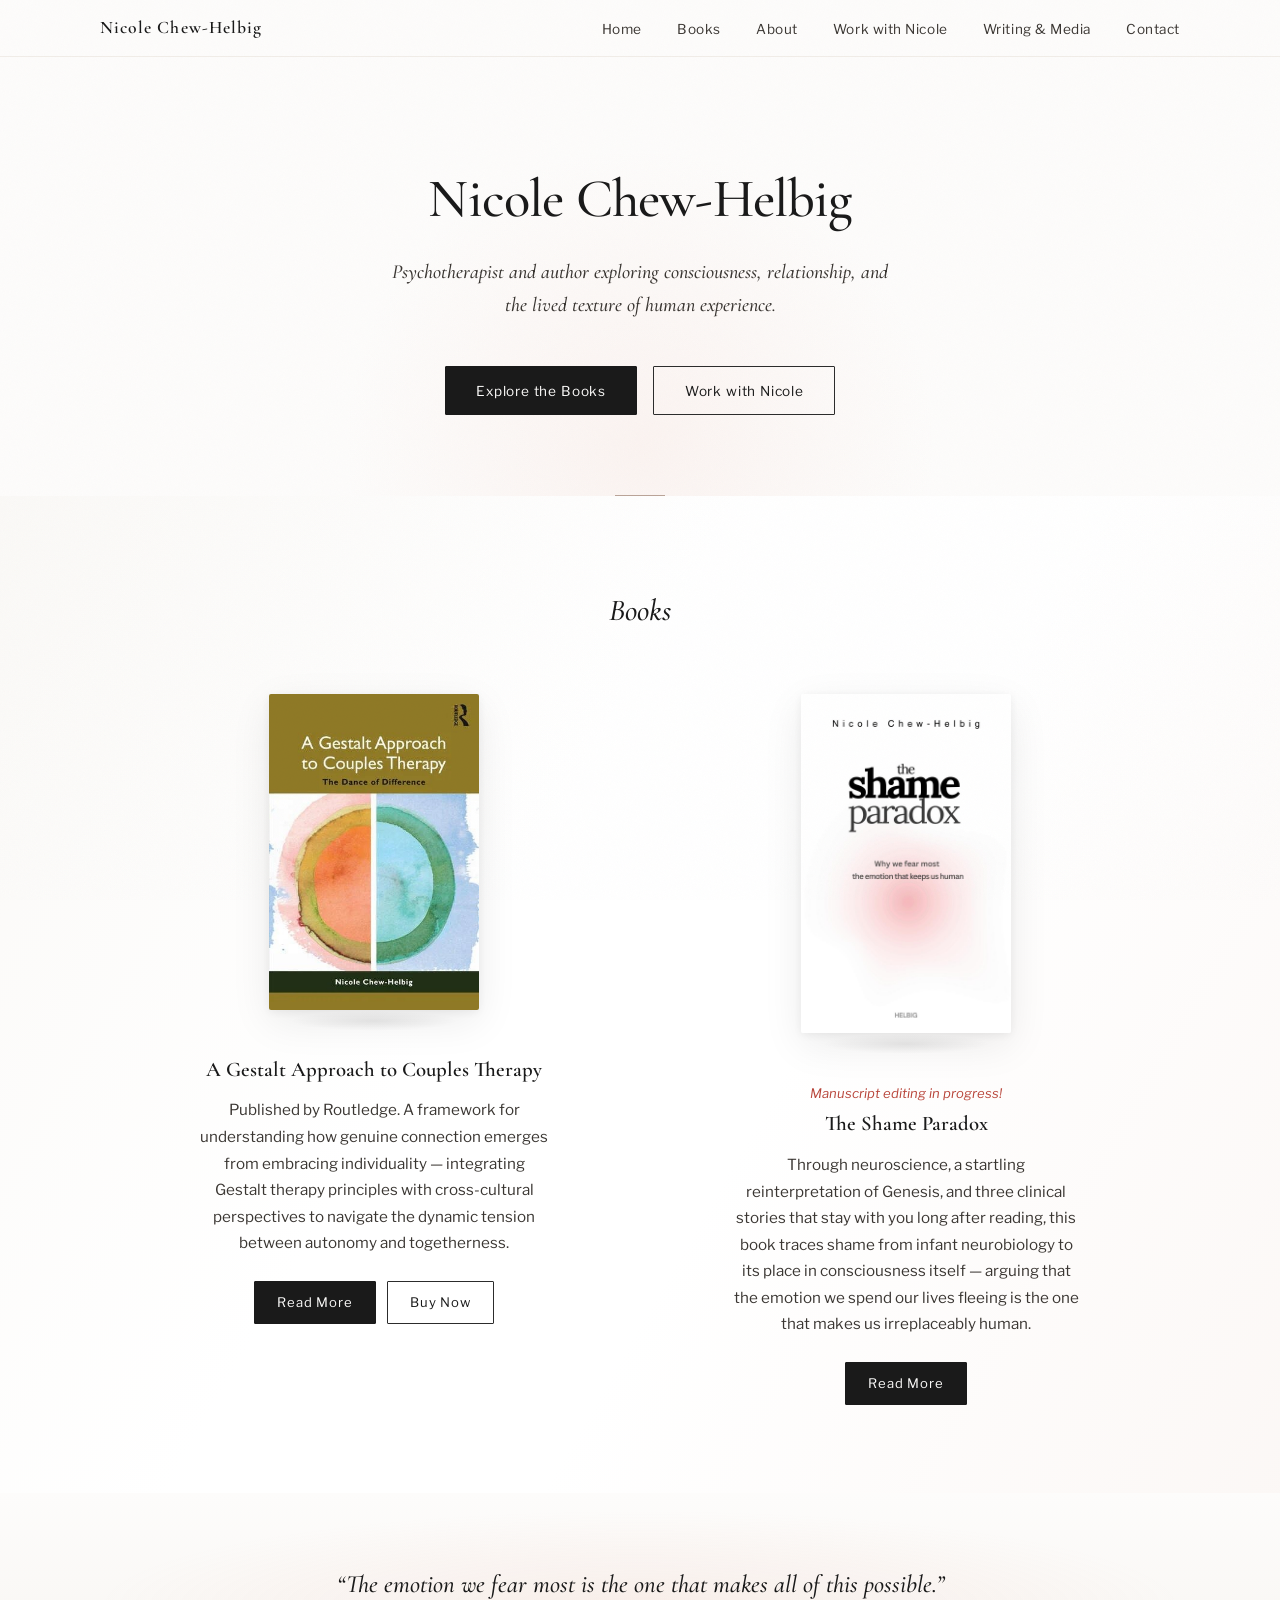
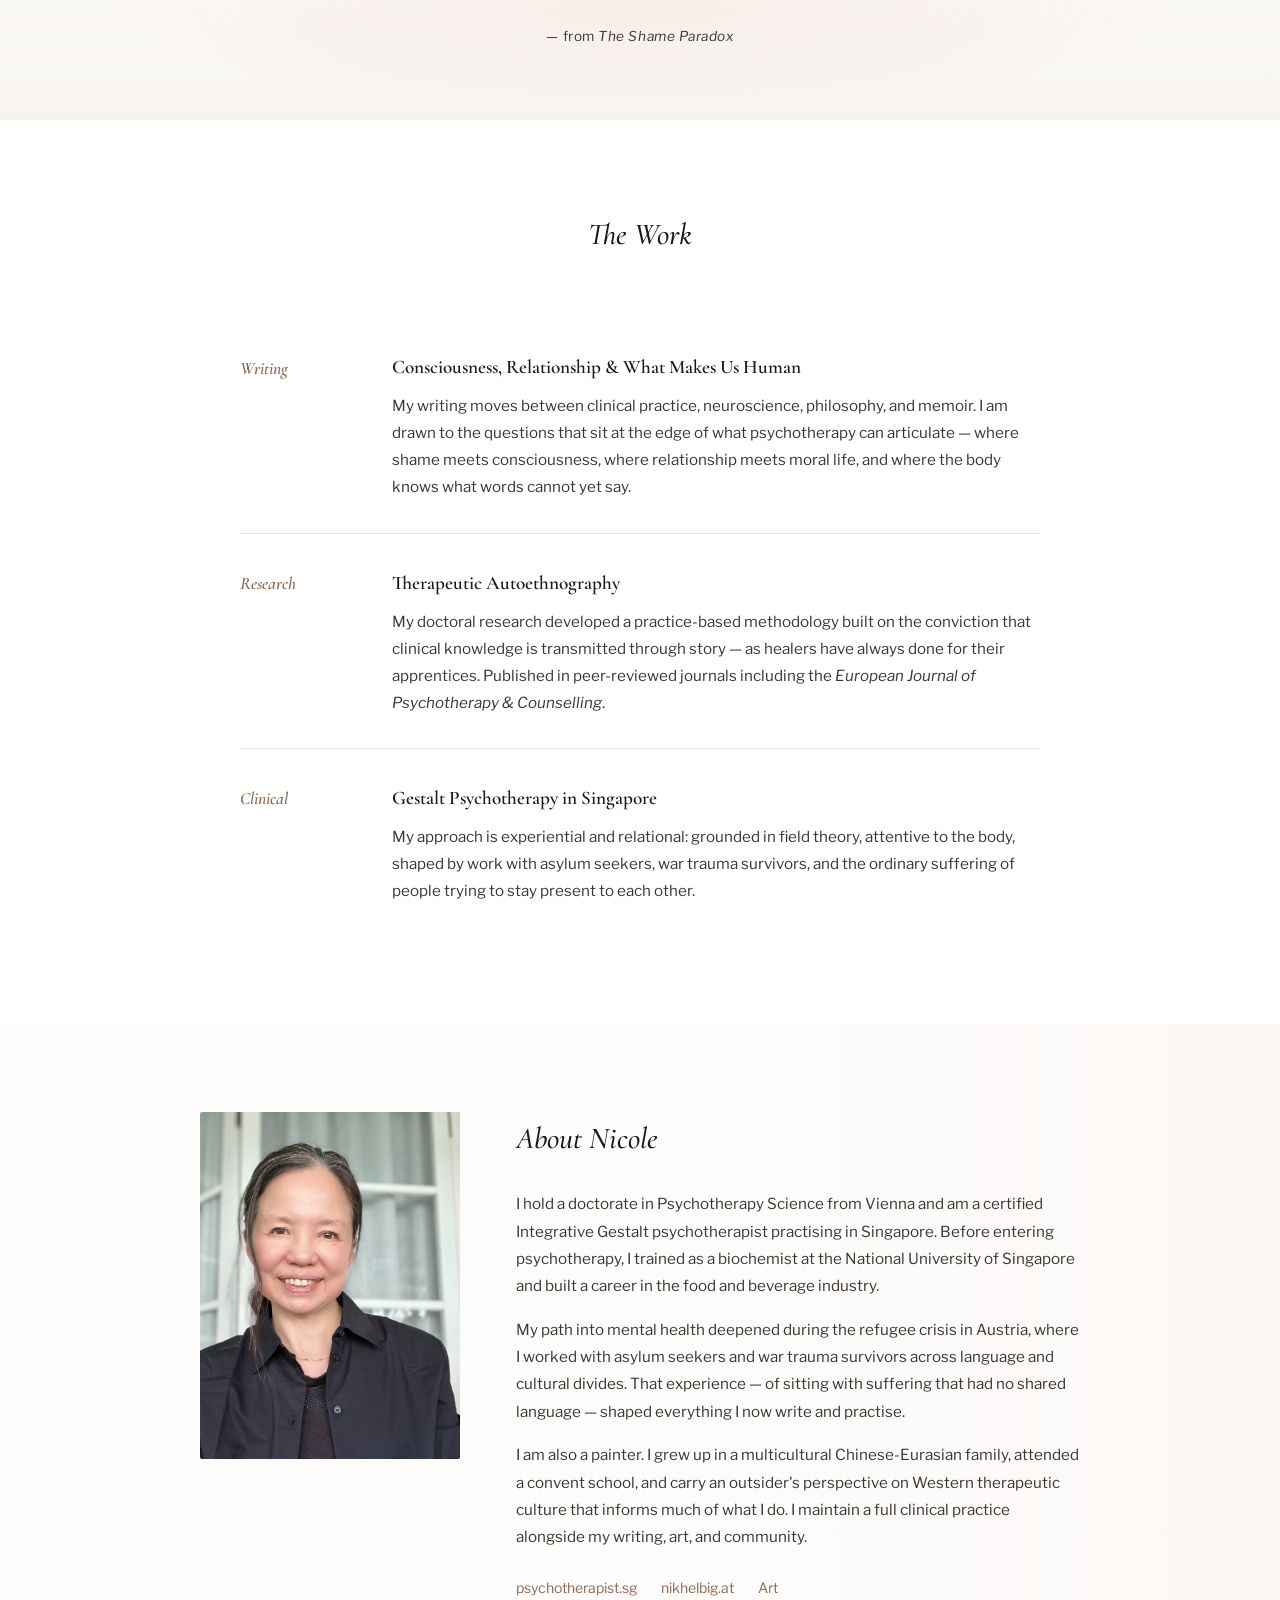
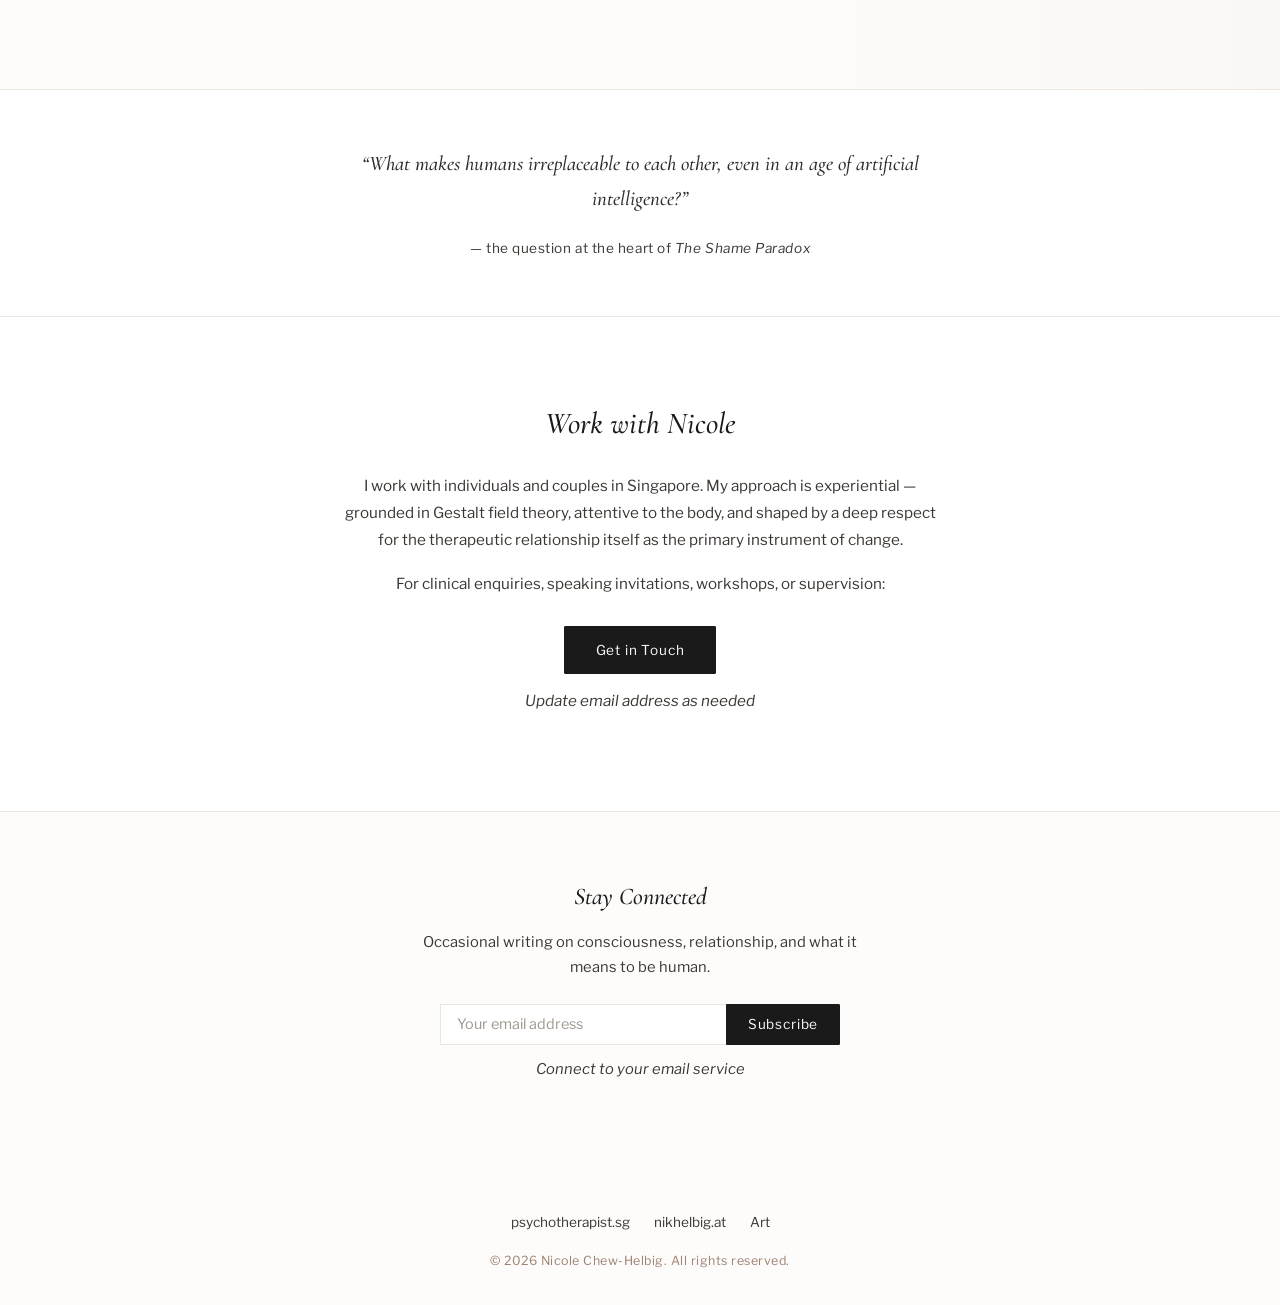
==== index.html @ a93ca103 "Update index.html" ====
<!DOCTYPE html>
<html lang="en">
<head>
<meta charset="UTF-8">
<meta name="viewport" content="width=device-width, initial-scale=1.0">
<title>Nicole Chew-Helbig — Psychotherapist &amp; Author</title>
<meta name="description" content="Nicole Chew-Helbig is a Gestalt psychotherapist, clinical researcher, and author based in Singapore. Her work explores consciousness, relationship, and what makes us irreplaceably human.">
<link rel="preconnect" href="https://fonts.googleapis.com">
<link rel="preconnect" href="https://fonts.gstatic.com" crossorigin>
<link href="https://fonts.googleapis.com/css2?family=Cormorant+Garamond:ital,wght@0,300;0,400;0,500;0,600;0,700;1,300;1,400;1,500;1,600&family=Libre+Franklin:ital,wght@0,300;0,400;0,500;1,300;1,400&display=swap" rel="stylesheet">
<link rel="stylesheet" href="style.css">
<style>
  .book-status-note {
    font-family: 'Libre Franklin', sans-serif;
    font-size: 0.82rem;
    color: #B8453A;
    margin-top: 0.5rem;
    font-style: italic;
  }
</style>
</head>
<body>

<nav>
  <div class="nav-inner">
    <a href="#" class="nav-logo">Nicole Chew-Helbig</a>
    <button class="hamburger" onclick="document.querySelector('.nav-links').classList.toggle('open')" aria-label="Menu">
      <span></span><span></span><span></span>
    </button>
    <ul class="nav-links">
      <li><a href="#home">Home</a></li>
      <li><a href="#books">Books</a></li>
      <li><a href="#about">About</a></li>
      <li><a href="#practice">Work with Nicole</a></li>
      <li><a href="writing.html">Writing &amp; Media</a></li>
      <li><a href="#contact">Contact</a></li>
    </ul>
  </div>
</nav>

<section id="home" class="hero">
  <h1>Nicole Chew-Helbig</h1>
  <p class="tagline">Psychotherapist and author exploring consciousness, relationship, and the lived texture of human experience.</p>
  <div class="hero-buttons">
    <a href="#books" class="btn btn-dark">Explore the Books</a>
    <a href="#practice" class="btn btn-outline">Work with Nicole</a>
  </div>
</section>

<div class="line"></div>

<section id="books" class="books">
  <div class="books-inner">
    <h2 class="section-title">Books</h2>
    <div class="books-grid">
      <div class="book-card reveal">
        <div class="book-cover-frame">
          <img src="couples-therapy-cover.jpg" alt="A Gestalt Approach to Couples Therapy — book cover by Nicole Chew-Helbig" />
        </div>
        <h3 class="book-title">A Gestalt Approach to Couples Therapy</h3>
        <p class="book-desc">Published by Routledge. A framework for understanding how genuine connection emerges from embracing individuality — integrating Gestalt therapy principles with cross-cultural perspectives to navigate the dynamic tension between autonomy and togetherness.</p>
        <div class="book-buttons">
          <a href="couples-therapy.html" class="btn btn-dark btn-sm">Read More</a>
          <a href="https://www.amazon.com/Gestalt-Approach-Couples-Therapy-Difference/dp/1041051468" target="_blank" class="btn btn-outline btn-sm">Buy Now</a>
        </div>
      </div>

      <div class="book-card reveal">
        <div class="book-cover-frame">
          <img src="shame-paradox-cover.jpg" alt="The Shame Paradox — book cover by Nicole Chew-Helbig" />
        </div>
        <p class="book-status-note">Manuscript editing in progress!</p>
        <h3 class="book-title">The Shame Paradox</h3>
        <p class="book-desc">Through neuroscience, a startling reinterpretation of Genesis, and three clinical stories that stay with you long after reading, this book traces shame from infant neurobiology to its place in consciousness itself — arguing that the emotion we spend our lives fleeing is the one that makes us irreplaceably human.</p>
        <div class="book-buttons">
          <a href="theshameparadox.html" class="btn btn-dark btn-sm">Read More</a>
        </div>
      </div>
    </div>
  </div>
</section>

<div class="quote-band">
  <blockquote>&ldquo;The emotion we fear most is the one that makes all of this possible.&rdquo;</blockquote>
  <p class="q-attr">— from <em>The Shame Paradox</em></p>
</div>

<section class="work-section">
  <div class="work-inner">
    <h2 class="section-title">The Work</h2>

    <div class="work-item reveal">
      <span class="work-label">Writing</span>
      <div class="work-text">
        <h3>Consciousness, Relationship &amp; What Makes Us Human</h3>
        <p>My writing moves between clinical practice, neuroscience, philosophy, and memoir. I am drawn to the questions that sit at the edge of what psychotherapy can articulate — where shame meets consciousness, where relationship meets moral life, and where the body knows what words cannot yet say.</p>
      </div>
    </div>

    <div class="work-item reveal">
      <span class="work-label">Research</span>
      <div class="work-text">
        <h3>Therapeutic Autoethnography</h3>
        <p>My doctoral research developed a practice-based methodology built on the conviction that clinical knowledge is transmitted through story — as healers have always done for their apprentices. Published in peer-reviewed journals including the <em>European Journal of Psychotherapy &amp; Counselling</em>.</p>
      </div>
    </div>

    <div class="work-item reveal">
      <span class="work-label">Clinical</span>
      <div class="work-text">
        <h3>Gestalt Psychotherapy in Singapore</h3>
        <p>My approach is experiential and relational: grounded in field theory, attentive to the body, shaped by work with asylum seekers, war trauma survivors, and the ordinary suffering of people trying to stay present to each other.</p>
      </div>
    </div>
  </div>
</section>

<section id="about" class="about">
  <div class="about-inner">
    <img src="headshot.jpg" alt="Nicole Chew-Helbig" class="about-photo reveal" style="width:100%; aspect-ratio:3/4; object-fit:cover; object-position:center top; border-radius:2px;">
    <div class="about-text reveal">
      <h2>About Nicole</h2>
      <p>I hold a doctorate in Psychotherapy Science from Vienna and am a certified Integrative Gestalt psychotherapist practising in Singapore. Before entering psychotherapy, I trained as a biochemist at the National University of Singapore and built a career in the food and beverage industry.</p>
      <p>My path into mental health deepened during the refugee crisis in Austria, where I worked with asylum seekers and war trauma survivors across language and cultural divides. That experience — of sitting with suffering that had no shared language — shaped everything I now write and practise.</p>
      <p>I am also a painter. I grew up in a multicultural Chinese-Eurasian family, attended a convent school, and carry an outsider's perspective on Western therapeutic culture that informs much of what I do. I maintain a full clinical practice alongside my writing, art, and community.</p>
      <div class="about-links">
        <a href="https://psychotherapist.sg" target="_blank">psychotherapist.sg</a>
        <a href="https://nikhelbig.at" target="_blank">nikhelbig.at</a>
        <a href="https://nik-helbig.pixels.com" target="_blank">Art</a>
      </div>
    </div>
  </div>
</section>

<div class="quote-band-alt">
  <blockquote>&ldquo;What makes humans irreplaceable to each other, even in an age of artificial intelligence?&rdquo;</blockquote>
  <p class="q-attr">— the question at the heart of <em>The Shame Paradox</em></p>
</div>

<section id="practice" class="practice">
  <div class="practice-inner reveal">
    <h2>Work with Nicole</h2>
    <p>I work with individuals and couples in Singapore. My approach is experiential — grounded in Gestalt field theory, attentive to the body, and shaped by a deep respect for the therapeutic relationship itself as the primary instrument of change.</p>
    <p>For clinical enquiries, speaking invitations, workshops, or supervision:</p>
    <a href="mailto:nicole@psychotherapist.sg" class="btn btn-dark">Get in Touch</a>
    <p class="placeholder-note" style="margin-top: 0.8rem;">Update email address as needed</p>
  </div>
</section>

<section id="contact" class="newsletter">
  <div class="newsletter-inner">
    <h2>Stay Connected</h2>
    <p>Occasional writing on consciousness, relationship, and what it means to be human.</p>
    <div class="nl-form">
      <input type="email" placeholder="Your email address" aria-label="Email address">
      <button type="button">Subscribe</button>
    </div>
    <p class="placeholder-note" style="margin-top: 0.75rem;">Connect to your email service</p>
  </div>
</section>

<footer>
  <div class="footer-links">
    <a href="https://psychotherapist.sg" target="_blank">psychotherapist.sg</a>
    <a href="https://nikhelbig.at" target="_blank">nikhelbig.at</a>
    <a href="https://nik-helbig.pixels.com" target="_blank">Art</a>
  </div>
  <p class="footer-copy">&copy; 2026 Nicole Chew-Helbig. All rights reserved.</p>
</footer>

<script>
  const obs = new IntersectionObserver((entries) => {
    entries.forEach(e => {
      if (e.isIntersecting) { e.target.classList.add('visible'); obs.unobserve(e.target); }
    });
  }, { threshold: 0.12, rootMargin: '0px 0px -40px 0px' });
  document.querySelectorAll('.reveal').forEach(el => obs.observe(el));

  document.querySelectorAll('a[href^="#"]').forEach(a => {
    a.addEventListener('click', function(e) {
      const t = document.querySelector(this.getAttribute('href'));
      if (t) { e.preventDefault(); t.scrollIntoView({ behavior: 'smooth', block: 'start' }); document.querySelector('.nav-links')?.classList.remove('open'); }
    });
  });
</script>

</body>
</html>
---- style.css ----
:root {
    --cream: #FDFCFB;
    --warm-white: #FFFFFF;
    --sand: #F7F4F0;
    --blush: #F3E5DC;
    --blush-pink: #F5DDD7;
    --dusty-rose: #9E8272;
    --terracotta: #8E6A50;
    --deep-clay: #8B5E3C;
    --charcoal: #2C2C2C;
    --soft-black: #1A1A1A;
    --body-text: #3A3632;
    --light-border: #EBE6E0;
  }

  * { margin: 0; padding: 0; box-sizing: border-box; }
  html { scroll-behavior: smooth; }

  body {
    font-family: 'Libre Franklin', sans-serif;
    font-weight: 400;
    color: var(--charcoal);
    background: var(--cream);
    line-height: 1.78;
    font-size: 17px;
    -webkit-font-smoothing: antialiased;
    overflow-x: hidden;
  }

  /* grain overlay */
  body::before {
    content: '';
    position: fixed;
    top: 0; left: 0; width: 100%; height: 100%;
    pointer-events: none;
    z-index: 9999;
    opacity: 0.03;
    mix-blend-mode: multiply;
    background-image: url("data:image/svg+xml,%3Csvg viewBox='0 0 256 256' xmlns='http://www.w3.org/2000/svg'%3E%3Cfilter id='n'%3E%3CfeTurbulence type='fractalNoise' baseFrequency='0.9' numOctaves='4' stitchTiles='stitch'/%3E%3C/filter%3E%3Crect width='100%25' height='100%25' filter='url(%23n)'/%3E%3C/svg%3E");
    background-repeat: repeat;
    background-size: 200px 200px;
  }

  /* ── NAV ── */
  nav {
    position: sticky; top: 0; z-index: 100;
    background: rgba(253,252,251,0.94);
    backdrop-filter: blur(16px);
    -webkit-backdrop-filter: blur(16px);
    border-bottom: 1px solid rgba(229,221,213,0.5);
    padding: 0 2.5rem;
  }
  .nav-inner {
    max-width: 1080px; margin: 0 auto;
    display: flex; align-items: center; justify-content: space-between;
    height: 56px;
  }
  .nav-logo {
    font-family: 'Cormorant Garamond', serif;
    font-weight: 600; font-size: 1.1rem;
    letter-spacing: 0.06em; color: var(--soft-black); text-decoration: none;
  }
  .nav-links { display: flex; gap: 2.2rem; list-style: none; }
  .nav-links a {
    font-size: 0.85rem; font-weight: 400; letter-spacing: 0.04em;
    color: var(--body-text); text-decoration: none; transition: color 0.3s;
  }
  .nav-links a:hover { color: var(--soft-black); }
  .hamburger {
    display: none; background: none; border: none; cursor: pointer; padding: 4px;
  }
  .hamburger span {
    display: block; width: 20px; height: 1.5px;
    background: var(--charcoal); margin: 4.5px 0; transition: all 0.3s;
  }

  /* ── HERO ── */
  .hero {
    position: relative; max-width: 820px;
    margin: 0 auto; padding: 7rem 2rem 5rem; text-align: center;
  }
  .hero::before {
    content: ''; position: absolute; top: 20%; left: 50%;
    transform: translateX(-50%);
    width: 600px; height: 600px;
    background: radial-gradient(circle, rgba(235,180,165,0.12) 0%, transparent 70%);
    border-radius: 50%; pointer-events: none; z-index: -1;
  }
  .hero h1 {
    font-family: 'Cormorant Garamond', serif;
    font-weight: 500; font-size: 3.4rem; line-height: 1.12;
    color: var(--soft-black); margin-bottom: 1.6rem;
    letter-spacing: -0.015em;
    opacity: 0; animation: fadeUp 1s ease 0.15s forwards;
  }
  .hero .tagline {
    font-family: 'Cormorant Garamond', serif;
    font-weight: 500; font-style: italic; font-size: 1.25rem;
    color: var(--body-text); line-height: 1.65;
    max-width: 520px; margin: 0 auto 2.8rem;
    opacity: 0; animation: fadeUp 1s ease 0.35s forwards;
  }
  .hero-buttons {
    display: flex; gap: 1rem; justify-content: center; flex-wrap: wrap;
    opacity: 0; animation: fadeUp 1s ease 0.55s forwards;
  }

  /* Buttons */
  .btn {
    display: inline-block; padding: 0.7rem 1.9rem;
    font-family: 'Libre Franklin', sans-serif;
    font-size: 0.85rem; font-weight: 400; letter-spacing: 0.06em;
    text-decoration: none; border-radius: 1px;
    transition: all 0.35s ease; cursor: pointer;
  }
  .btn-dark {
    background: var(--soft-black); color: var(--cream);
    border: 1px solid var(--soft-black);
  }
  .btn-dark:hover { background: #333; }
  .btn-outline {
    background: transparent; color: var(--soft-black);
    border: 1px solid var(--charcoal);
  }
  .btn-outline:hover { background: var(--soft-black); color: var(--cream); }
  .btn-sm { padding: 0.55rem 1.4rem; font-size: 0.82rem; }

  .line { width: 50px; height: 1px; background: var(--dusty-rose); margin: 0 auto; opacity: 0.7; }

  /* ── BOOKS ── */
  .books {
    padding: 5.5rem 2rem; background: var(--warm-white); position: relative;
  }
  .books::before {
    content: ''; position: absolute; top: 0; left: 0; right: 0; bottom: 0;
    background: linear-gradient(120deg, rgba(240,235,227,0.3) 0%, transparent 40%, transparent 60%, rgba(238,218,208,0.2) 100%);
    pointer-events: none;
  }
  .books-inner { max-width: 1000px; margin: 0 auto; position: relative; z-index: 1; }
  .section-title {
    font-family: 'Cormorant Garamond', serif;
    font-weight: 500; font-style: italic; font-size: 1.9rem;
    text-align: center; color: var(--soft-black); margin-bottom: 3.5rem;
  }
  .books-grid {
    display: grid; grid-template-columns: 1fr 1fr;
    gap: 4rem; align-items: start;
  }
  .book-card {
    display: flex; flex-direction: column; align-items: center; text-align: center;
  }
  .book-cover-frame {
    position: relative; margin-bottom: 2rem; transition: transform 0.5s ease;
  }
  .book-cover-frame:hover { transform: translateY(-4px); }
  .book-cover-frame::after {
    content: ''; position: absolute;
    bottom: -12px; left: 10%; width: 80%; height: 20px;
    background: radial-gradient(ellipse, rgba(0,0,0,0.08) 0%, transparent 70%);
    border-radius: 50%;
  }
  .book-cover-frame img {
    width: 210px; height: auto; border-radius: 2px;
    box-shadow: 0 2px 8px rgba(0,0,0,0.06), 0 12px 40px rgba(0,0,0,0.08);
    position: relative;
    z-index: 10000;
  }

  .book-title {
    font-family: 'Cormorant Garamond', serif;
    font-weight: 600; font-size: 1.3rem;
    color: var(--soft-black); margin-bottom: 0.6rem;
  }
  .book-desc {
    font-size: 0.95rem; color: var(--body-text);
    line-height: 1.75; max-width: 350px; margin: 0 auto 1.5rem;
  }
  .book-buttons { display: flex; gap: 0.7rem; justify-content: center; flex-wrap: wrap; }
  .placeholder-note {
    font-size: 0.75rem; color: var(--dusty-rose); font-style: italic;
    text-align: center; margin-top: 0.5rem;
  }

  /* ── QUOTE ── */
  .quote-band {
    padding: 4.5rem 2rem; position: relative; overflow: hidden;
    background:
      radial-gradient(ellipse at 50% 50%, rgba(235,175,155,0.14) 0%, transparent 60%),
      linear-gradient(180deg, var(--cream) 0%, var(--sand) 100%);
    text-align: center;
  }
  .quote-band blockquote {
    font-family: 'Cormorant Garamond', serif;
    font-weight: 500; font-style: italic; font-size: 1.55rem;
    color: var(--soft-black); max-width: 640px;
    margin: 0 auto; line-height: 1.6;
  }
  .q-attr {
    font-family: 'Libre Franklin', sans-serif;
    font-size: 0.85rem; color: var(--body-text);
    margin-top: 1.2rem; letter-spacing: 0.04em;
  }

  /* ── THE WORK ── */
  .work-section { padding: 5.5rem 2rem; background: var(--warm-white); }
  .work-inner { max-width: 800px; margin: 0 auto; }
  .work-item {
    display: grid; grid-template-columns: 120px 1fr;
    gap: 2rem; align-items: start;
    padding: 2rem 0; border-bottom: 1px solid var(--light-border);
  }
  .work-item:last-child { border-bottom: none; }
  .work-label {
    font-family: 'Cormorant Garamond', serif;
    font-weight: 600; font-style: italic; font-size: 1.1rem;
    color: var(--terracotta); padding-top: 0.15rem;
  }
  .work-text h3 {
    font-family: 'Cormorant Garamond', serif;
    font-weight: 600; font-size: 1.2rem;
    color: var(--soft-black); margin-bottom: 0.5rem;
  }
  .work-text p {
    font-size: 0.95rem; color: var(--body-text); line-height: 1.78;
  }

  /* ── ABOUT ── */
  .about {
    padding: 5.5rem 2rem; background: var(--cream); position: relative;
  }
  .about::before {
    content: ''; position: absolute; top: 0; right: 0;
    width: 40%; height: 100%;
    background: linear-gradient(270deg, rgba(238,218,208,0.15) 0%, transparent 100%);
    pointer-events: none;
  }
  .about-inner {
    max-width: 880px; margin: 0 auto;
    display: grid; grid-template-columns: 260px 1fr;
    gap: 3.5rem; align-items: start; position: relative; z-index: 1;
  }
  .about-photo-placeholder {
    width: 100%; aspect-ratio: 3/4; border-radius: 2px;
    background: linear-gradient(160deg, var(--sand) 0%, var(--blush) 100%);
    display: flex; align-items: center; justify-content: center;
    font-family: 'Cormorant Garamond', serif; font-style: italic;
    color: var(--dusty-rose); font-size: 0.88rem; text-align: center;
    padding: 1rem; border: 1px dashed rgba(158,130,114,0.4);
    position: relative;
  }
  .about-photo-placeholder::after {
    content: ''; position: absolute;
    bottom: -10px; right: -10px; width: 100%; height: 100%;
    border: 1px solid rgba(158,130,114,0.2); border-radius: 2px; z-index: -1;
  }
  .about-text h2 {
    font-family: 'Cormorant Garamond', serif;
    font-weight: 500; font-style: italic; font-size: 1.9rem;
    color: var(--soft-black); margin-bottom: 1.5rem;
  }
  .about-text p {
    font-size: 0.95rem; color: var(--body-text);
    margin-bottom: 1rem; line-height: 1.8;
  }
  .about-text em { color: var(--charcoal); }
  .about-links {
    margin-top: 1.5rem; display: flex; gap: 1.5rem; flex-wrap: wrap;
  }
  .about-links a {
    font-size: 0.88rem; color: var(--terracotta); text-decoration: none;
    border-bottom: 1px solid transparent; transition: border-color 0.3s;
    font-weight: 400;
  }
  .about-links a:hover { border-bottom-color: var(--terracotta); }

  /* second quote */
  .quote-band-alt {
    padding: 3.5rem 2rem; background: var(--warm-white);
    border-top: 1px solid var(--light-border);
    border-bottom: 1px solid var(--light-border);
    text-align: center;
  }
  .quote-band-alt blockquote {
    font-family: 'Cormorant Garamond', serif;
    font-weight: 500; font-style: italic; font-size: 1.3rem;
    color: var(--charcoal); max-width: 580px; margin: 0 auto; line-height: 1.7;
  }

  /* ── PRACTICE ── */
  .practice {
    padding: 5rem 2rem; background: var(--warm-white); text-align: center;
  }
  .practice-inner { max-width: 600px; margin: 0 auto; }
  .practice-inner h2 {
    font-family: 'Cormorant Garamond', serif;
    font-weight: 500; font-style: italic; font-size: 1.9rem;
    color: var(--soft-black); margin-bottom: 1.3rem;
  }
  .practice-inner p {
    font-size: 0.95rem; color: var(--body-text); line-height: 1.8; margin-bottom: 1rem;
  }
  .practice-inner .btn { margin-top: 0.8rem; }

  /* ── NEWSLETTER ── */
  .newsletter {
    padding: 4rem 2rem; background: var(--cream);
    border-top: 1px solid var(--light-border);
  }
  .newsletter-inner { max-width: 460px; margin: 0 auto; text-align: center; }
  .newsletter-inner h2 {
    font-family: 'Cormorant Garamond', serif;
    font-weight: 500; font-style: italic; font-size: 1.5rem;
    color: var(--soft-black); margin-bottom: 0.7rem;
  }
  .newsletter-inner p {
    font-size: 0.92rem; color: var(--body-text);
    margin-bottom: 1.5rem; line-height: 1.7;
  }
  .nl-form { display: flex; gap: 0; max-width: 400px; margin: 0 auto; }
  .nl-form input {
    flex: 1; padding: 0.68rem 1rem;
    border: 1px solid var(--light-border); border-right: none;
    border-radius: 1px 0 0 1px;
    font-family: 'Libre Franklin', sans-serif; font-size: 0.9rem; font-weight: 400;
    background: var(--warm-white); color: var(--charcoal);
    outline: none; transition: border-color 0.3s;
  }
  .nl-form input:focus { border-color: var(--dusty-rose); }
  .nl-form input::placeholder { color: #A09890; }
  .nl-form button {
    padding: 0.68rem 1.3rem;
    background: var(--soft-black); color: var(--cream);
    border: 1px solid var(--soft-black); border-radius: 0 1px 1px 0;
    font-family: 'Libre Franklin', sans-serif; font-size: 0.85rem;
    font-weight: 400; letter-spacing: 0.06em;
    cursor: pointer; transition: all 0.3s; white-space: nowrap;
  }
  .nl-form button:hover { background: #333; }

  /* ── FOOTER ── */
  footer { padding: 2.5rem 2rem 2rem; text-align: center; background: var(--cream); }
  .footer-links {
    display: flex; gap: 1.5rem; justify-content: center;
    margin-bottom: 1rem; flex-wrap: wrap;
  }
  .footer-links a {
    font-size: 0.85rem; color: var(--body-text); text-decoration: none; transition: color 0.3s;
  }
  .footer-links a:hover { color: var(--soft-black); }
  .footer-copy { font-size: 0.78rem; color: var(--dusty-rose); letter-spacing: 0.04em; }

  /* ── ANIMATIONS ── */
  @keyframes fadeUp {
    from { opacity: 0; transform: translateY(18px); }
    to { opacity: 1; transform: translateY(0); }
  }
  .reveal {
    opacity: 0; transform: translateY(16px);
    transition: opacity 0.7s ease, transform 0.7s ease;
  }
  .reveal.visible { opacity: 1; transform: translateY(0); }

  /* ── RESPONSIVE ── */
  @media (max-width: 768px) {
    .hamburger { display: block; }
    .nav-links {
      display: none; position: absolute;
      top: 56px; left: 0; right: 0;
      background: rgba(253,252,251,0.98);
      backdrop-filter: blur(16px);
      flex-direction: column; padding: 1.5rem 2.5rem;
      border-bottom: 1px solid var(--light-border); gap: 1rem;
    }
    .nav-links.open { display: flex; }
    .hero { padding: 4.5rem 1.5rem 3.5rem; }
    .hero h1 { font-size: 2.4rem; }
    .hero .tagline { font-size: 1.05rem; }
    .books-grid { grid-template-columns: 1fr; gap: 3.5rem; }
    .work-item { grid-template-columns: 1fr; gap: 0.5rem; }
    .about-inner { grid-template-columns: 1fr; gap: 2rem; }
    .about-photo-placeholder { max-width: 220px; margin: 0 auto; }
    .about-text { text-align: center; }
    .about-links { justify-content: center; }
    .nl-form { flex-direction: column; gap: 0.5rem; }
    .nl-form input { border-right: 1px solid var(--light-border); border-radius: 1px; }
    .nl-form button { border-radius: 1px; }
    .quote-band blockquote { font-size: 1.25rem; }
  }
  @media (max-width: 480px) {
    .hero h1 { font-size: 2rem; }
    .book-cover-frame img { width: 180px; }
  }
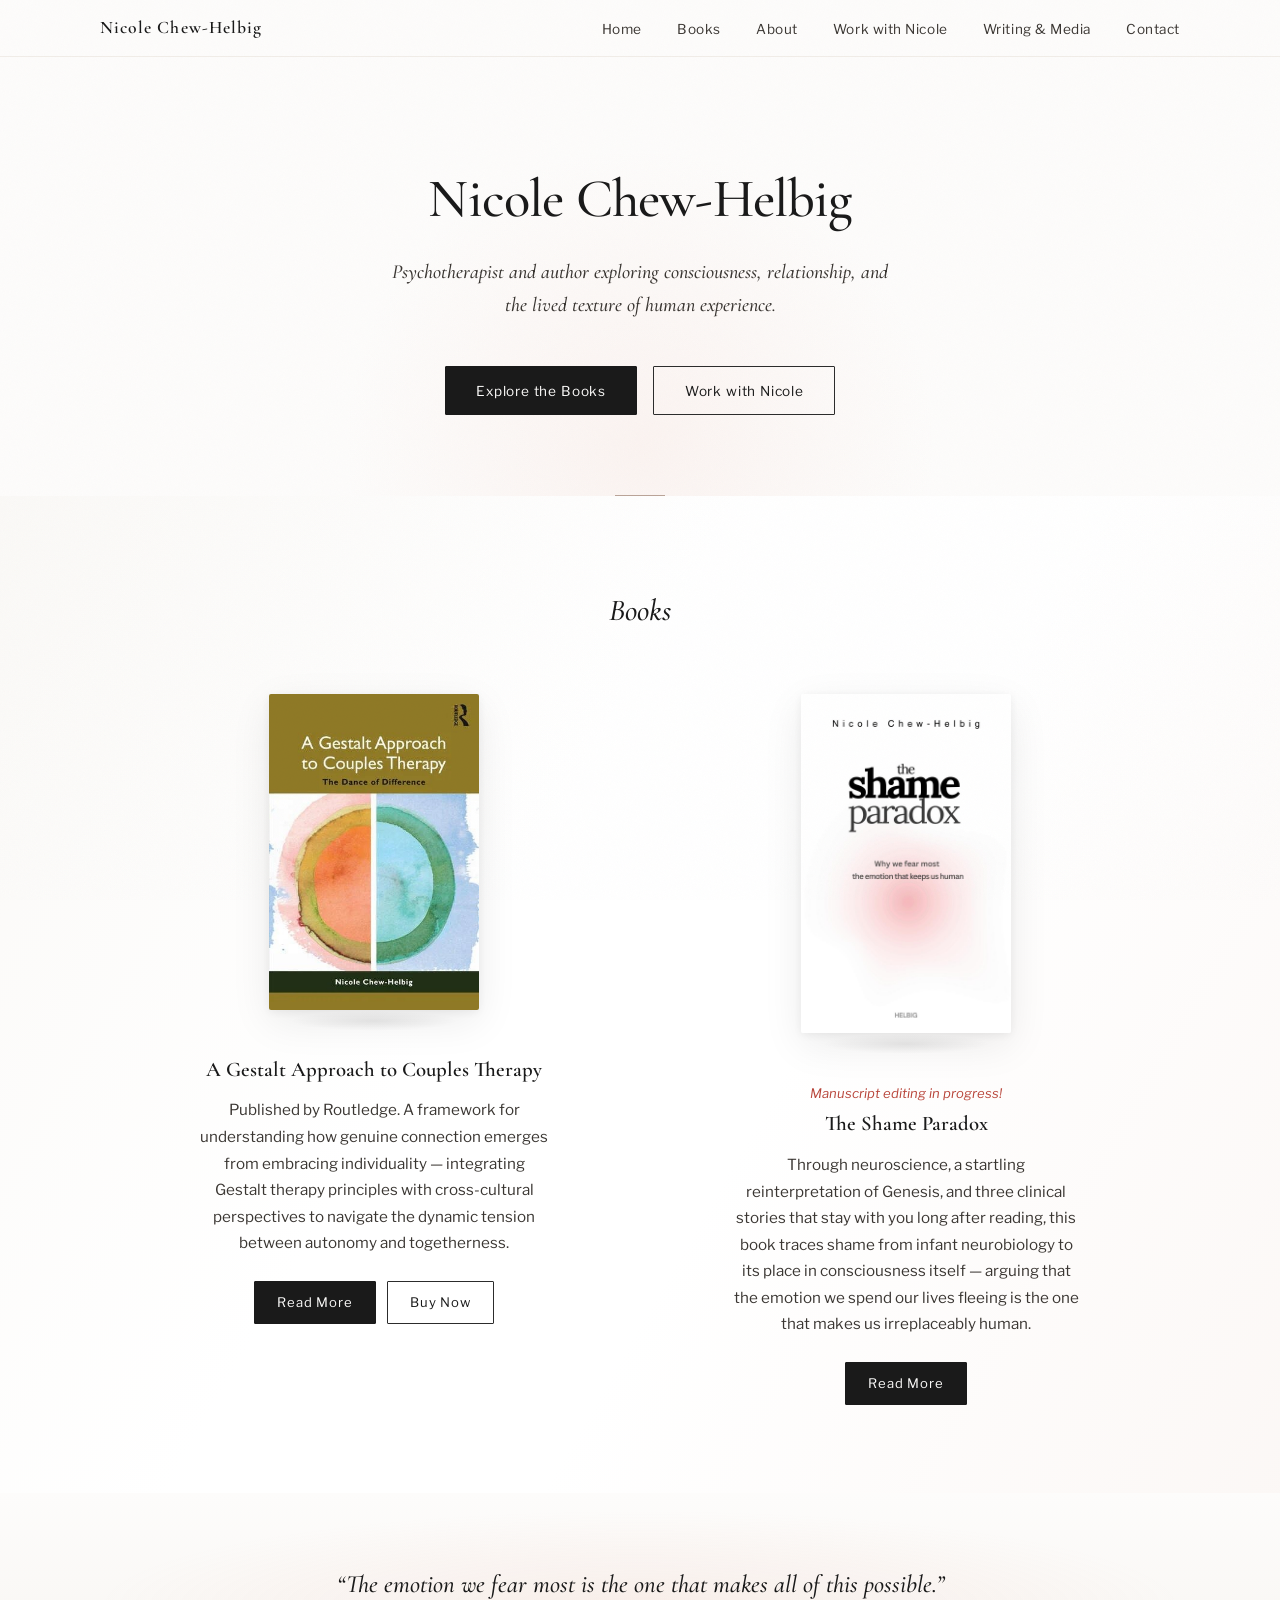
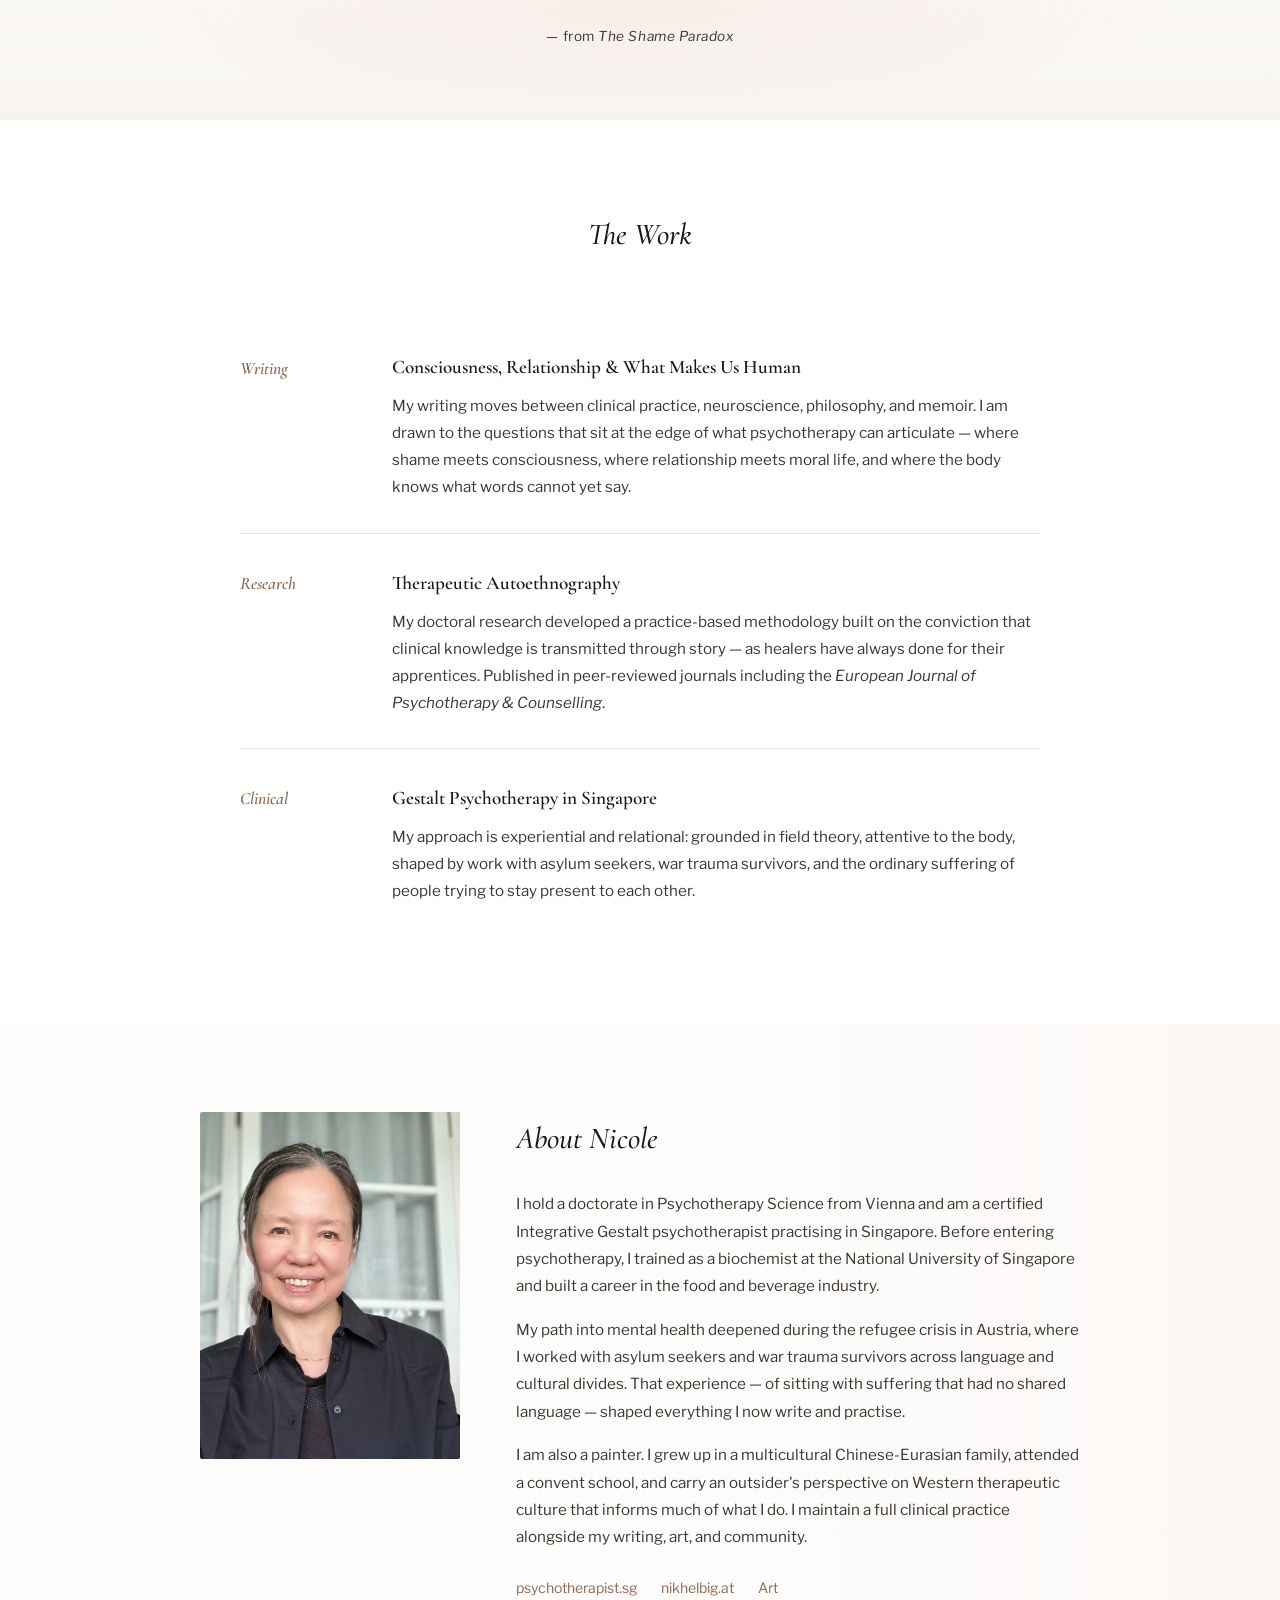
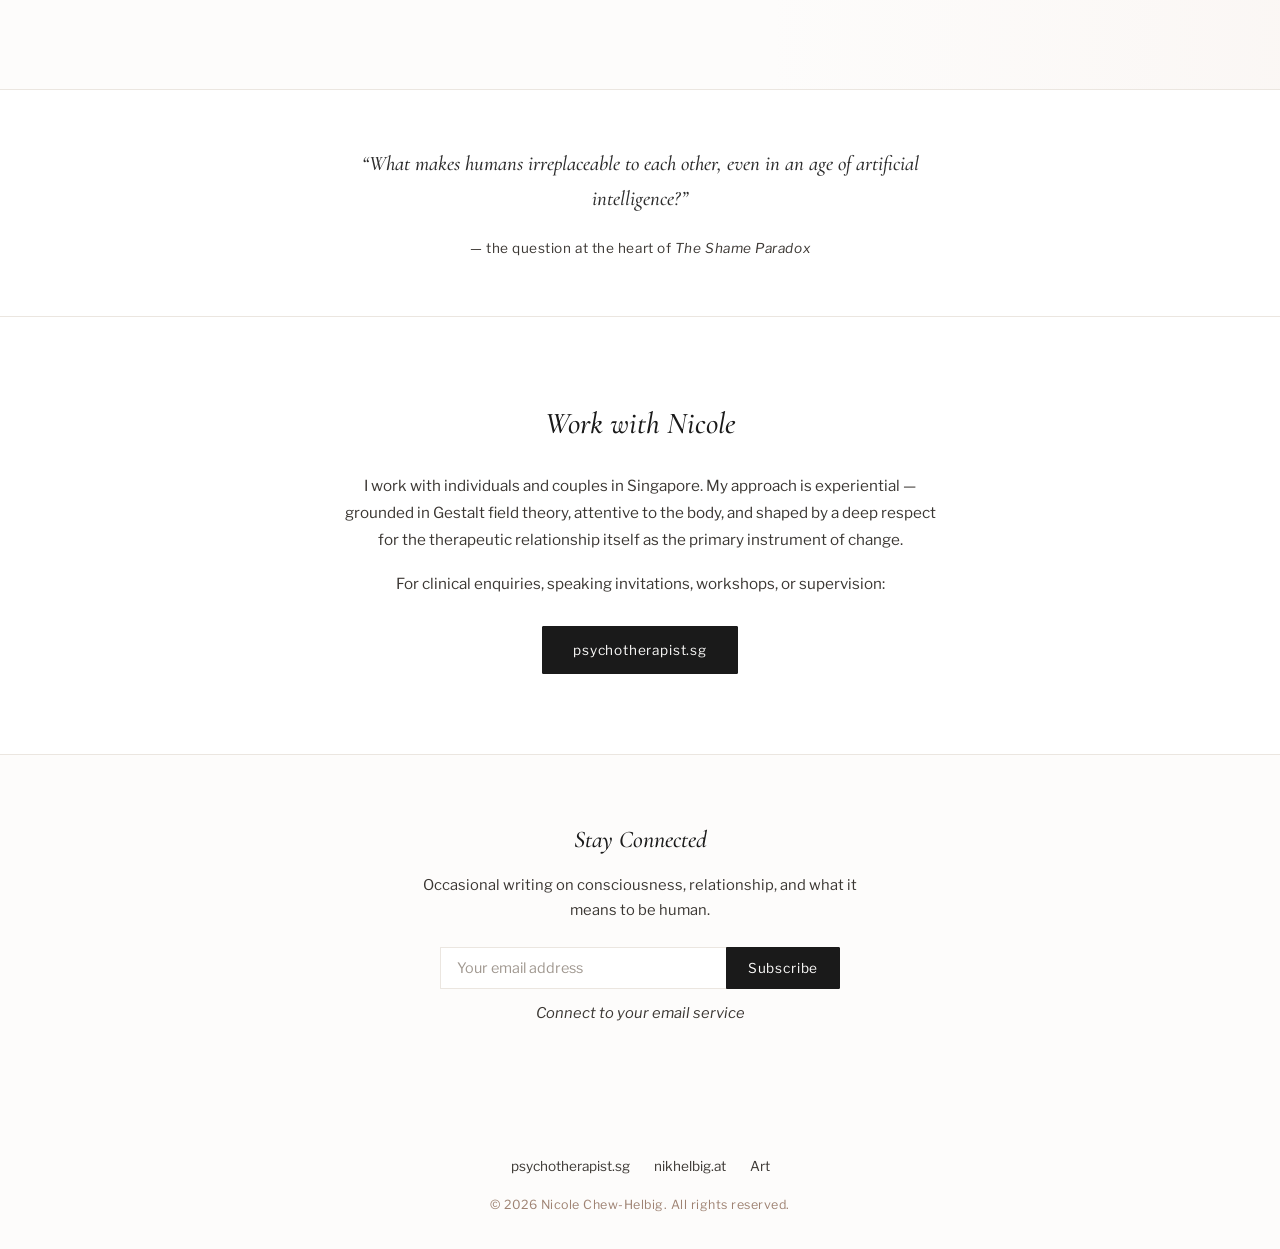
==== commit 3e6317c7: "Update index.html" ====
--- a/index.html
+++ b/index.html
@@ -142,8 +142,7 @@
     <h2>Work with Nicole</h2>
     <p>I work with individuals and couples in Singapore. My approach is experiential — grounded in Gestalt field theory, attentive to the body, and shaped by a deep respect for the therapeutic relationship itself as the primary instrument of change.</p>
     <p>For clinical enquiries, speaking invitations, workshops, or supervision:</p>
-    <a href="mailto:nicole@psychotherapist.sg" class="btn btn-dark">Get in Touch</a>
-    <p class="placeholder-note" style="margin-top: 0.8rem;">Update email address as needed</p>
+    <a href="https://psychotherapist.sg" target="_blank" class="btn btn-dark">psychotherapist.sg</a>
   </div>
 </section>
 
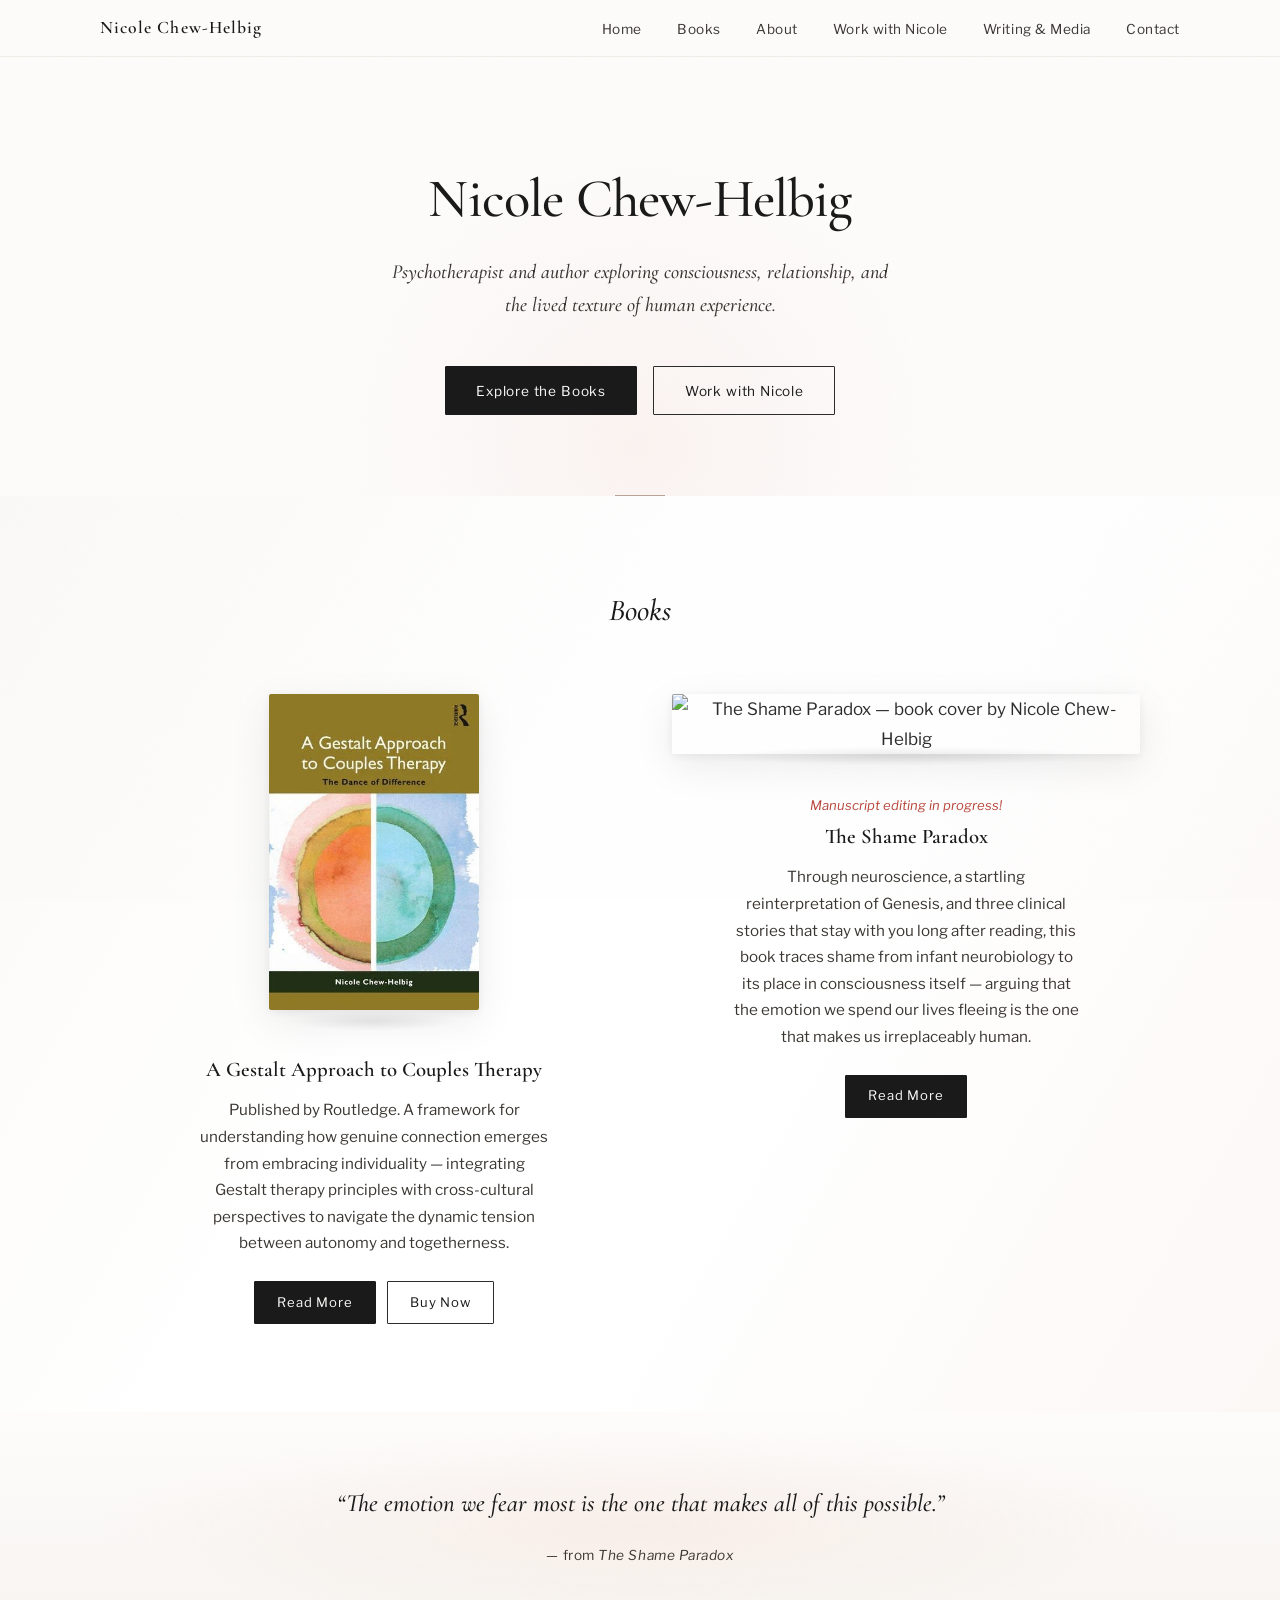
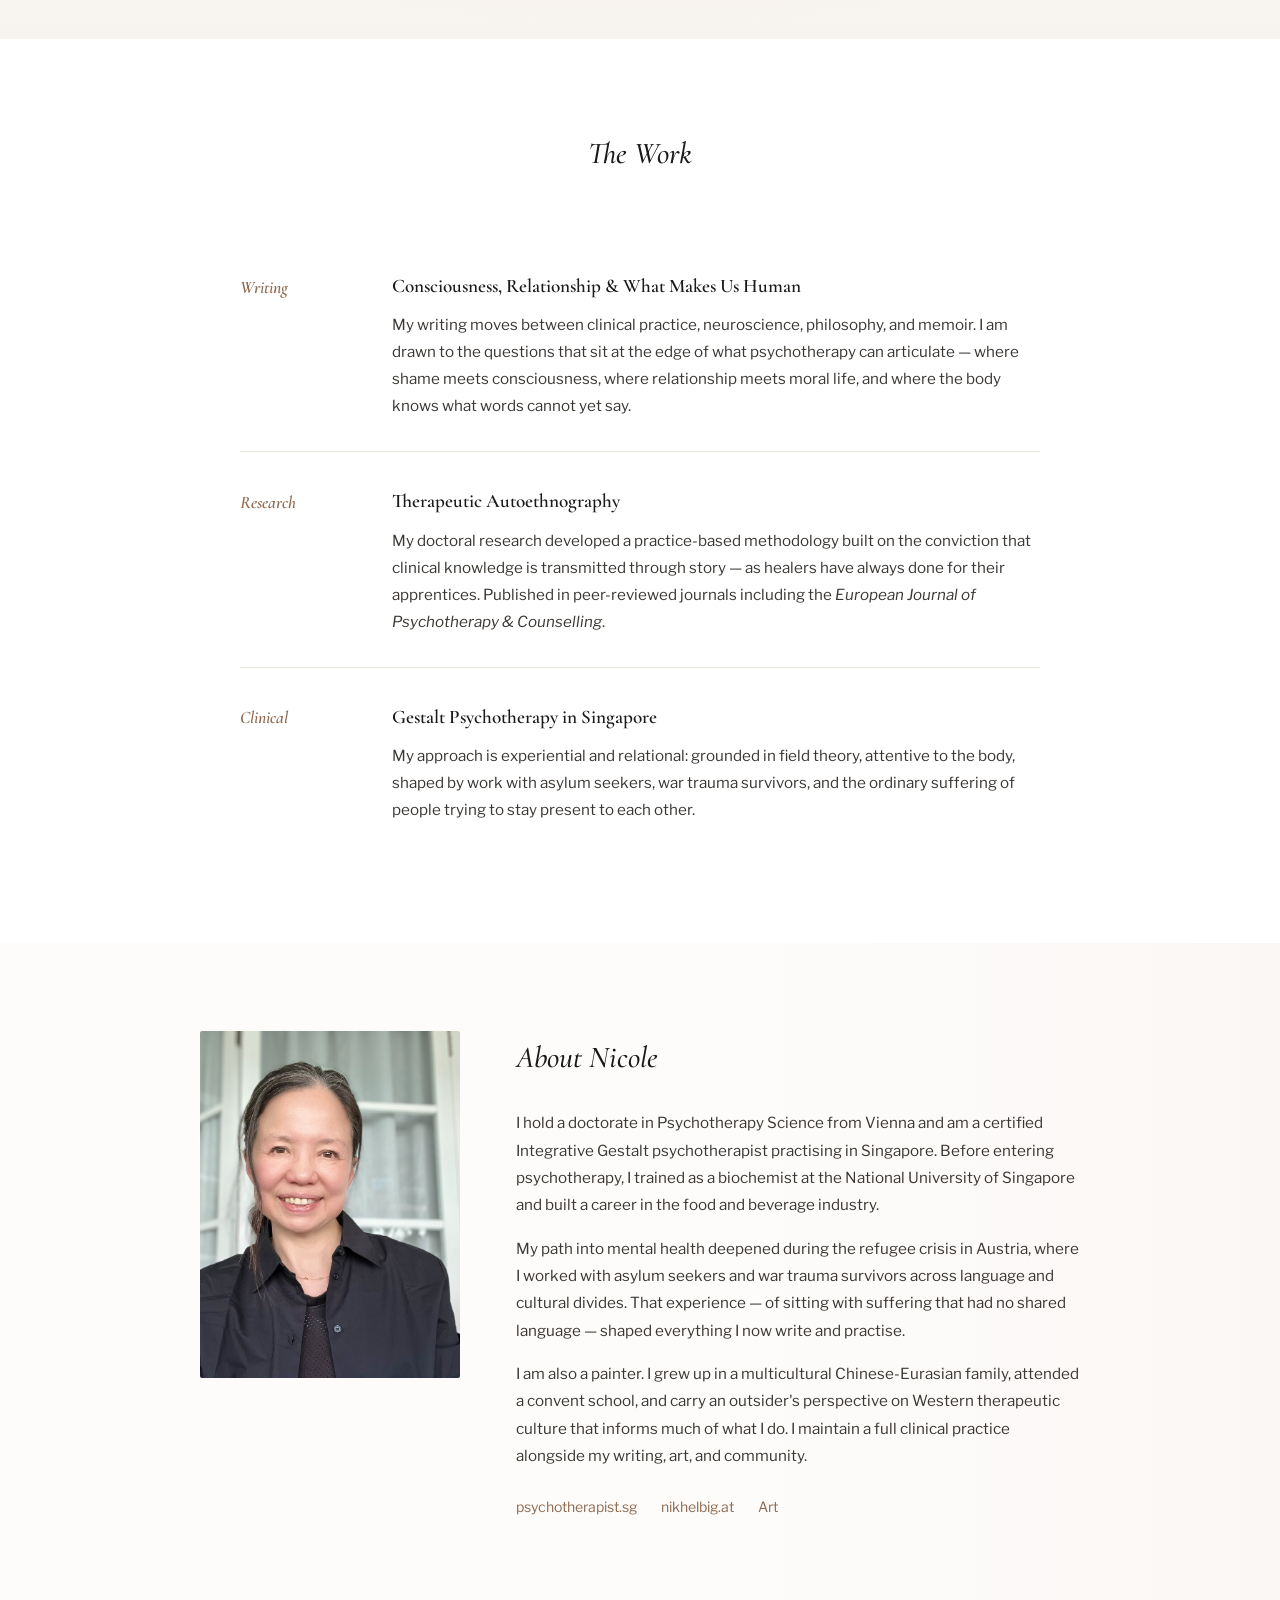
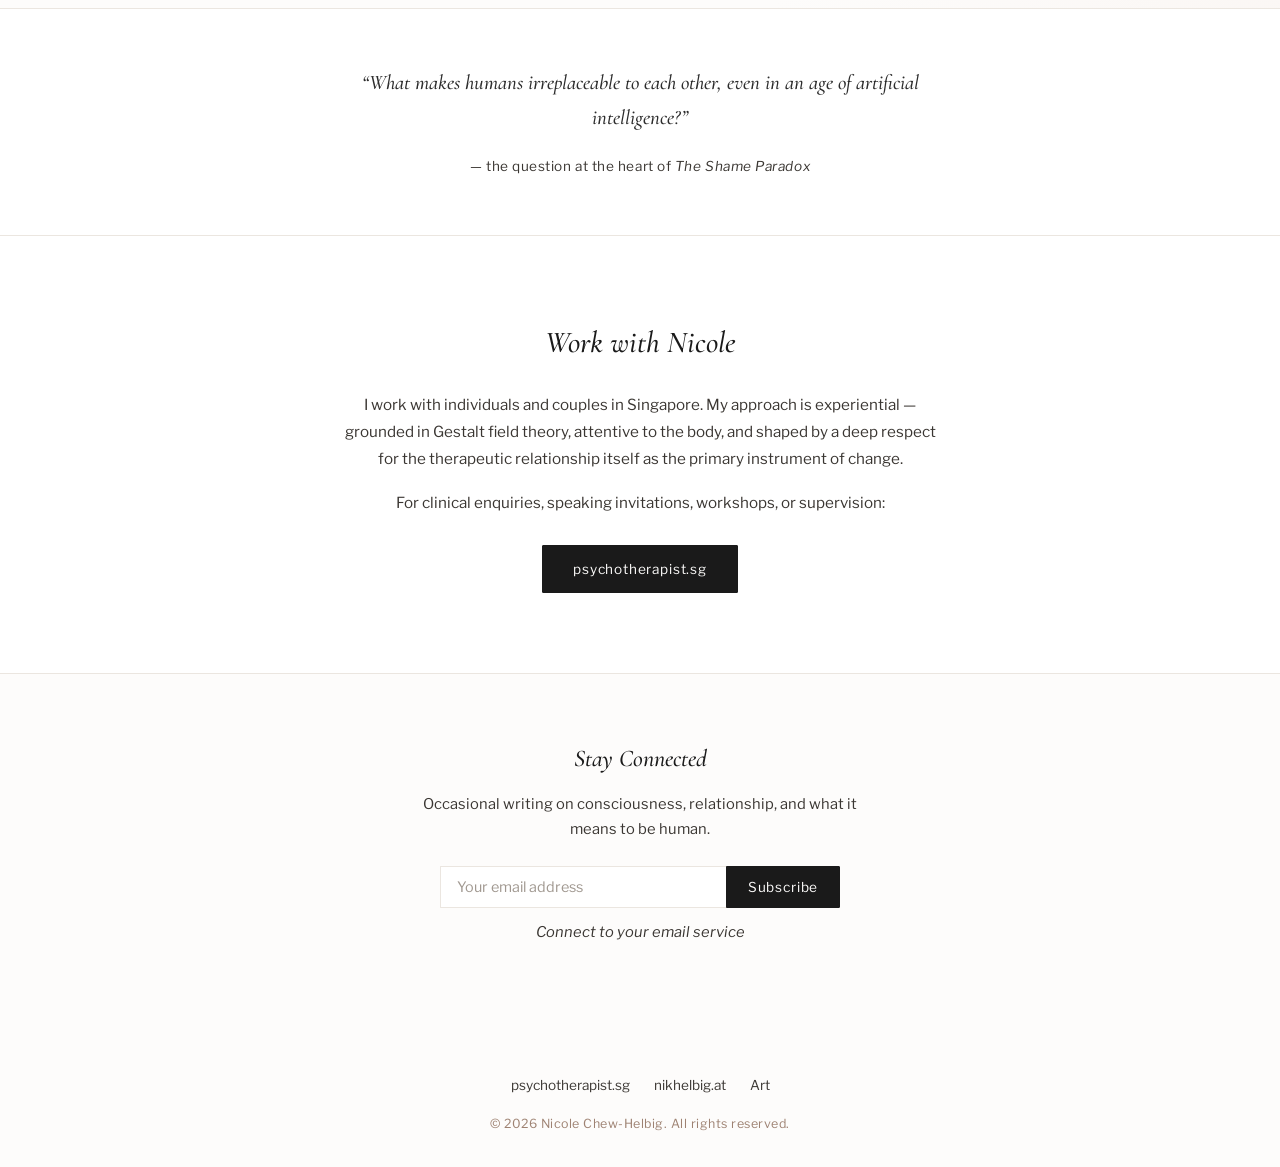
==== commit 7e44054b: "shamepara" ====
--- a/index.html
+++ b/index.html
@@ -67,7 +67,7 @@
 
       <div class="book-card reveal">
         <div class="book-cover-frame">
-          <img src="shame-paradox-cover.jpg" alt="The Shame Paradox — book cover by Nicole Chew-Helbig" />
+          <img src="the-shame-paradox1.jpg" alt="The Shame Paradox — book cover by Nicole Chew-Helbig" />
         </div>
         <p class="book-status-note">Manuscript editing in progress!</p>
         <h3 class="book-title">The Shame Paradox</h3>
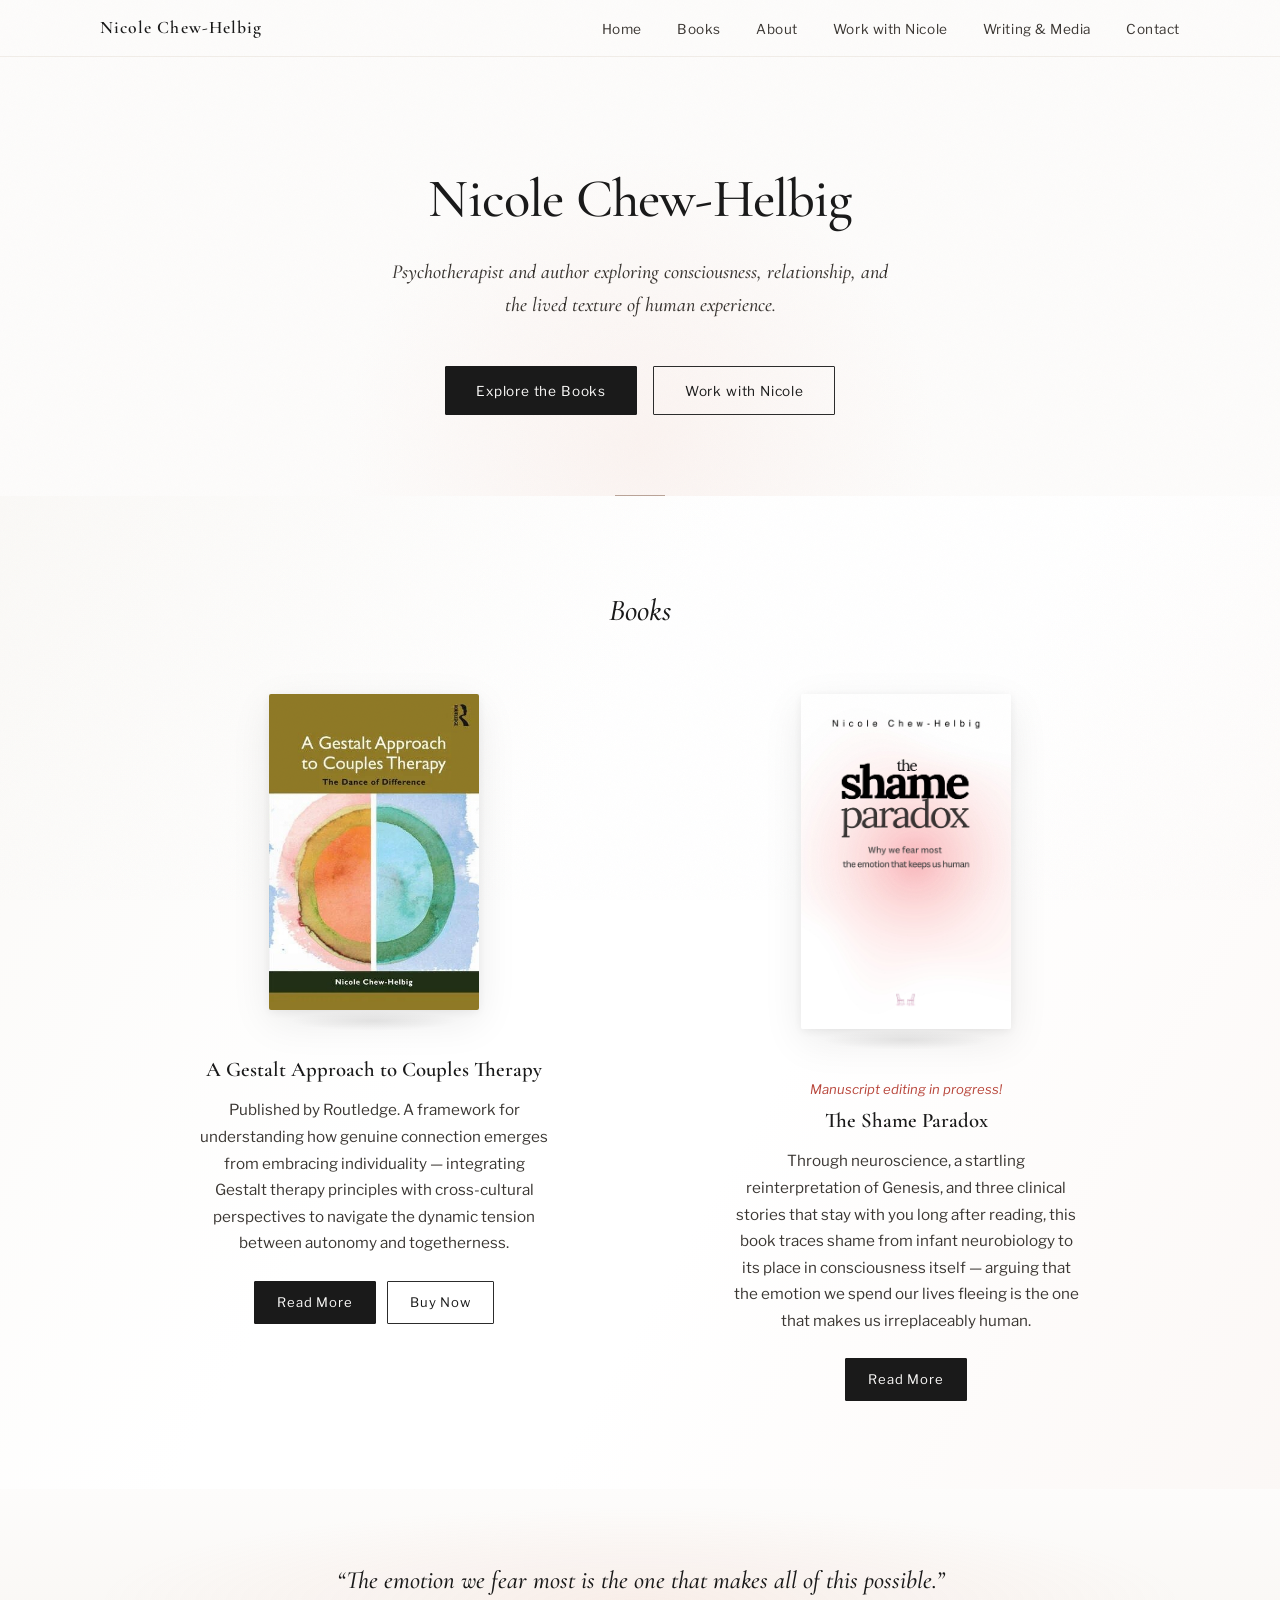
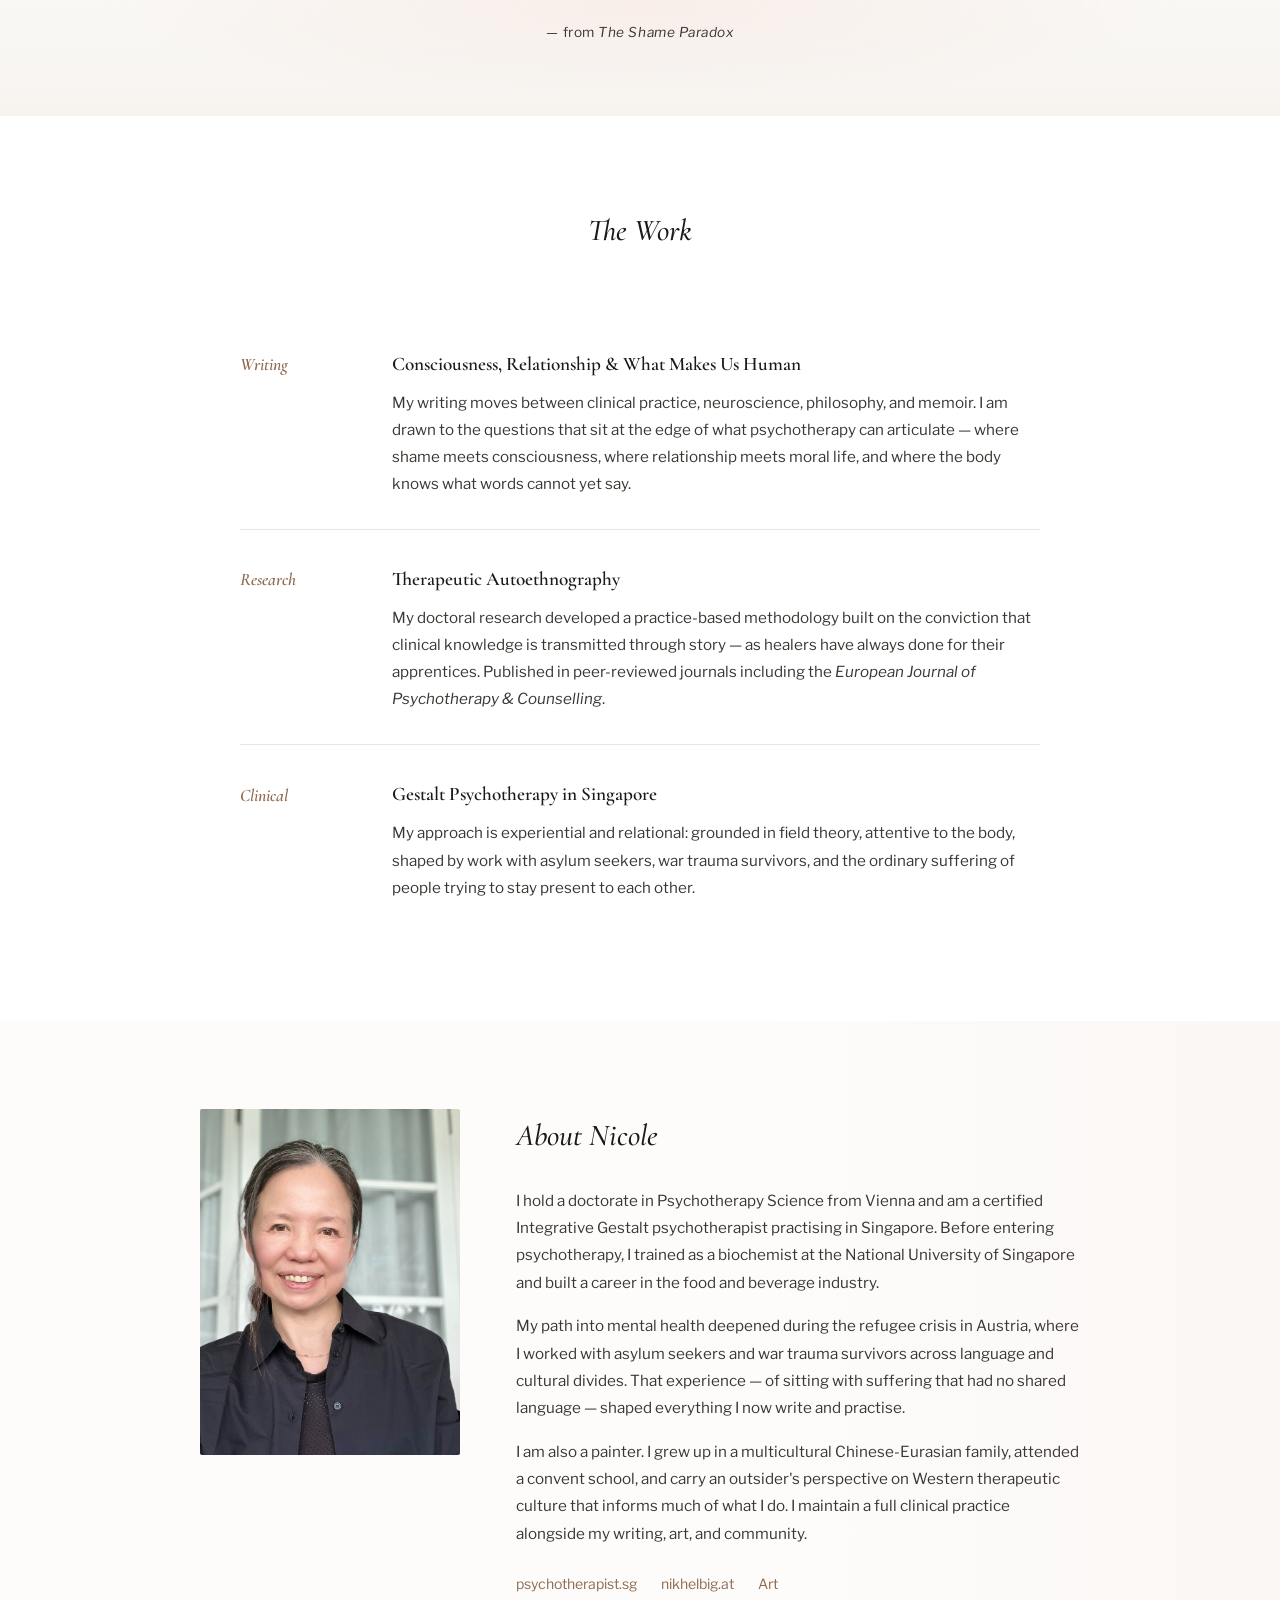
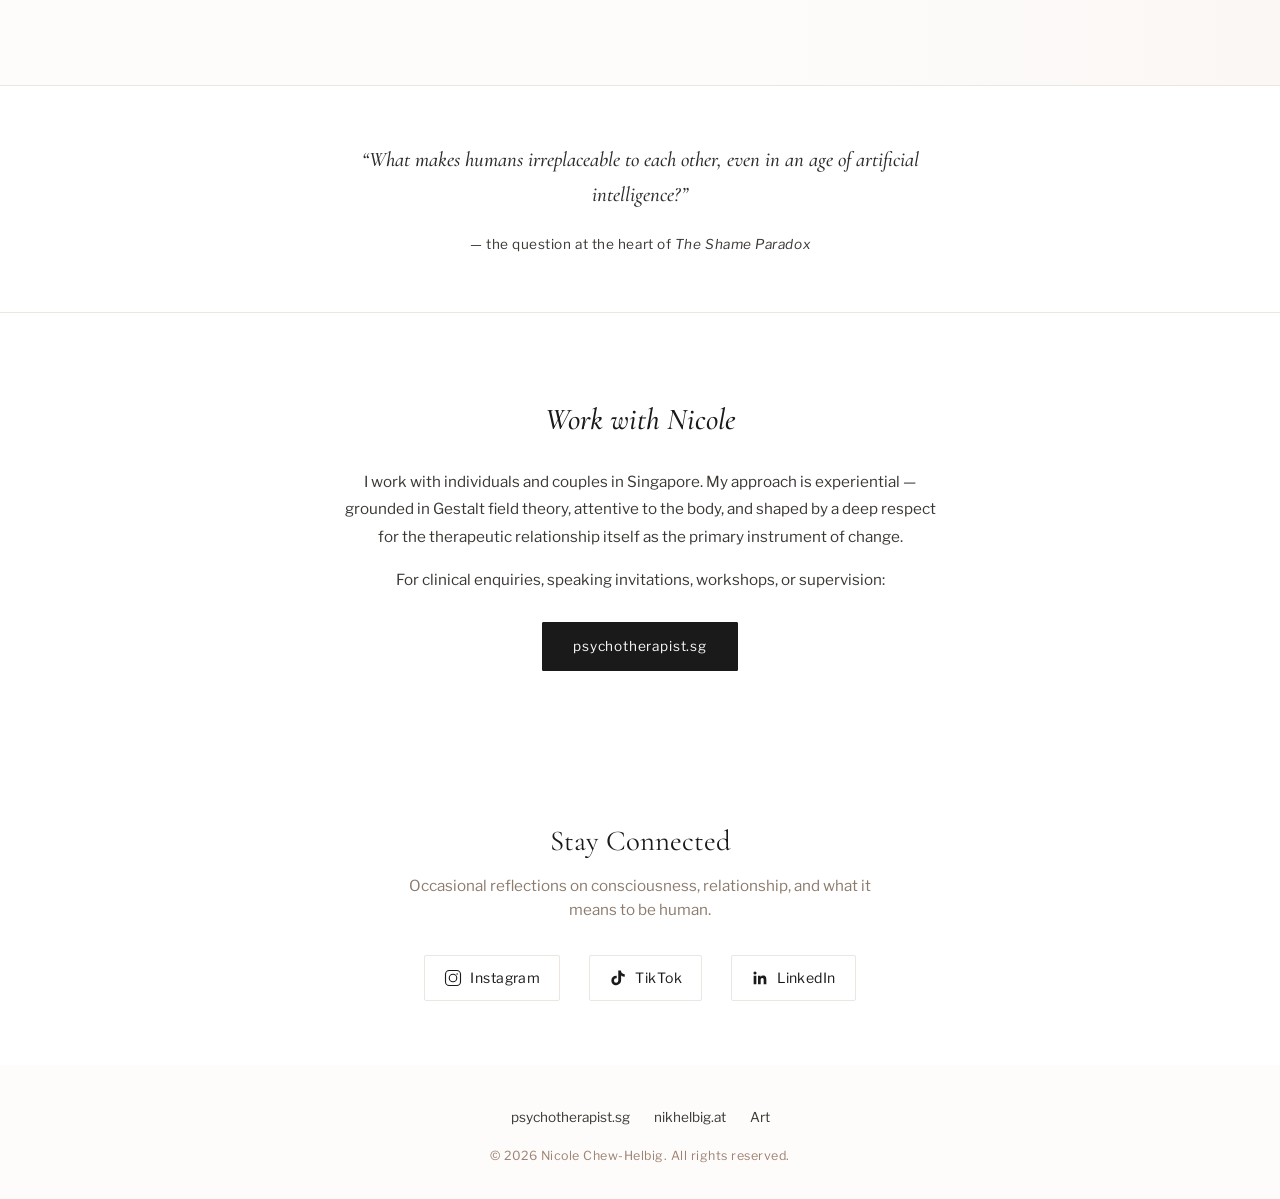
==== commit 1e8e82ae: "Update index.html" ====
--- a/index.html
+++ b/index.html
@@ -17,6 +17,60 @@
     margin-top: 0.5rem;
     font-style: italic;
   }
+
+  /* Social follow section */
+  .social-follow {
+    text-align: center;
+    padding: 4rem 2rem;
+    background: var(--warm-white, #FAF6F2);
+  }
+  .social-follow h2 {
+    font-family: 'Cormorant Garamond', serif;
+    font-weight: 400;
+    font-size: 1.8rem;
+    color: var(--soft-black, #3A3632);
+    margin-bottom: 0.5rem;
+  }
+  .social-follow > p {
+    font-family: 'Libre Franklin', sans-serif;
+    font-size: 0.95rem;
+    color: #8C7A6B;
+    margin-bottom: 2rem;
+    max-width: 480px;
+    margin-left: auto;
+    margin-right: auto;
+    line-height: 1.6;
+  }
+  .social-links {
+    display: flex;
+    justify-content: center;
+    gap: 1.8rem;
+    flex-wrap: wrap;
+  }
+  .social-link {
+    display: flex;
+    align-items: center;
+    gap: 0.5rem;
+    font-family: 'Libre Franklin', sans-serif;
+    font-size: 0.88rem;
+    font-weight: 400;
+    letter-spacing: 0.03em;
+    color: var(--soft-black, #3A3632);
+    text-decoration: none;
+    padding: 0.6rem 1.2rem;
+    border: 1px solid var(--light-border, #D9CFC6);
+    border-radius: 2px;
+    transition: border-color 0.25s ease, color 0.25s ease;
+  }
+  .social-link:hover {
+    border-color: var(--terracotta, #B8453A);
+    color: var(--terracotta, #B8453A);
+  }
+  .social-link svg {
+    width: 18px;
+    height: 18px;
+    flex-shrink: 0;
+  }
 </style>
 </head>
 <body>
@@ -146,15 +200,22 @@
   </div>
 </section>
 
-<section id="contact" class="newsletter">
-  <div class="newsletter-inner">
-    <h2>Stay Connected</h2>
-    <p>Occasional writing on consciousness, relationship, and what it means to be human.</p>
-    <div class="nl-form">
-      <input type="email" placeholder="Your email address" aria-label="Email address">
-      <button type="button">Subscribe</button>
-    </div>
-    <p class="placeholder-note" style="margin-top: 0.75rem;">Connect to your email service</p>
+<section id="contact" class="social-follow">
+  <h2>Stay Connected</h2>
+  <p>Occasional reflections on consciousness, relationship, and what it means to be human.</p>
+  <div class="social-links">
+    <a href="https://www.instagram.com/nikhelbig/" target="_blank" class="social-link">
+      <svg viewBox="0 0 24 24" fill="none" stroke="currentColor" stroke-width="1.5" stroke-linecap="round" stroke-linejoin="round"><rect x="2" y="2" width="20" height="20" rx="5"/><circle cx="12" cy="12" r="5"/><circle cx="17.5" cy="6.5" r="1" fill="currentColor" stroke="none"/></svg>
+      Instagram
+    </a>
+    <a href="https://www.instagram.com/psychotherapistsg" target="_blank" class="social-link">
+      <svg viewBox="0 0 24 24" fill="currentColor"><path d="M19.59 6.69a4.83 4.83 0 0 1-3.77-4.25V2h-3.45v13.67a2.89 2.89 0 0 1-2.88 2.5 2.89 2.89 0 0 1 0-5.78c.27 0 .54.04.79.1v-3.5a6.37 6.37 0 0 0-.79-.05A6.34 6.34 0 0 0 3.15 15.3a6.34 6.34 0 0 0 10.86 4.46c1.68-1.7 2.15-3.48 2.15-5.48V8.74a8.26 8.26 0 0 0 4.84 1.56V6.85a4.84 4.84 0 0 1-1.41-.16z"/></svg>
+      TikTok
+    </a>
+    <a href="https://www.linkedin.com/in/nicole-chew-helbig-453991227/" target="_blank" class="social-link">
+      <svg viewBox="0 0 24 24" fill="currentColor"><path d="M20.45 20.45h-3.55v-5.57c0-1.33-.02-3.04-1.85-3.04-1.85 0-2.14 1.45-2.14 2.94v5.67H9.36V9h3.41v1.56h.05a3.74 3.74 0 0 1 3.37-1.85c3.6 0 4.27 2.37 4.27 5.46v6.28zM5.34 7.43a2.06 2.06 0 1 1 0-4.12 2.06 2.06 0 0 1 0 4.12zM7.12 20.45H3.56V9h3.56v11.45z"/></svg>
+      LinkedIn
+    </a>
   </div>
 </section>
 
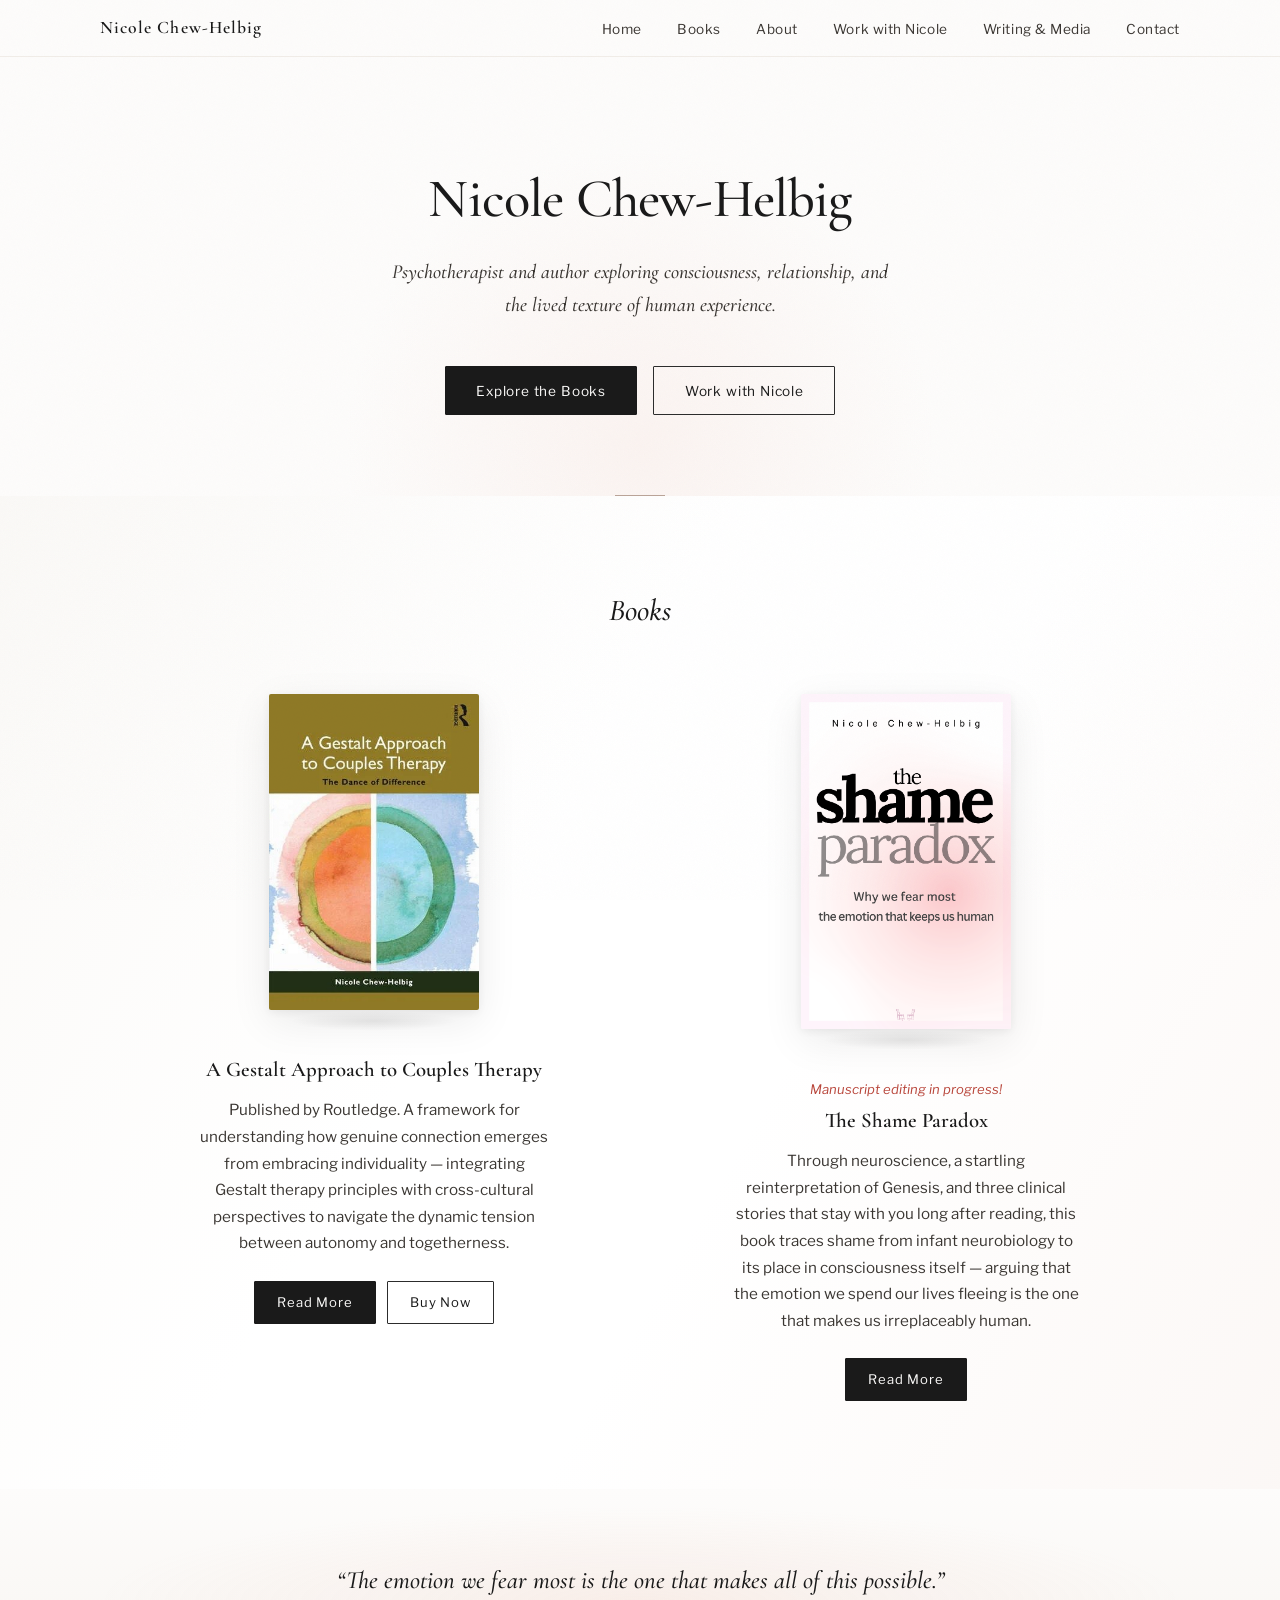
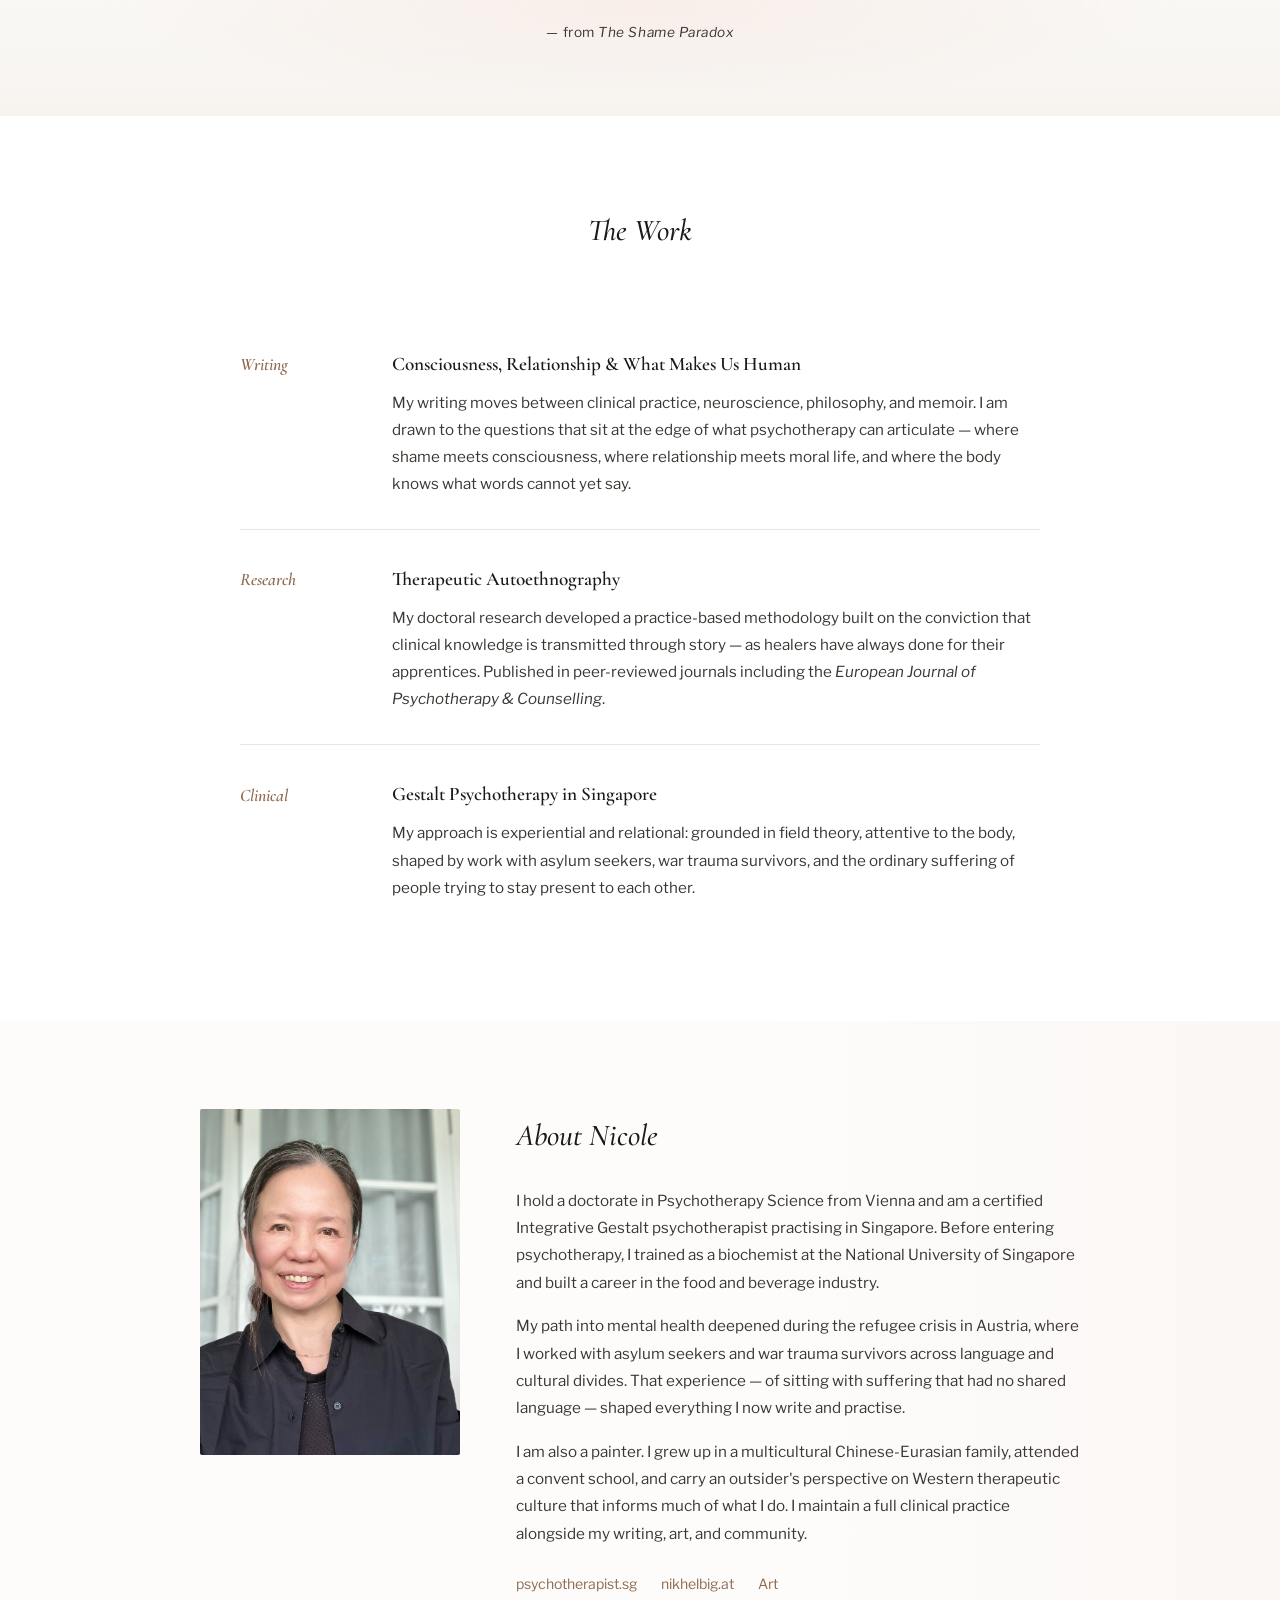
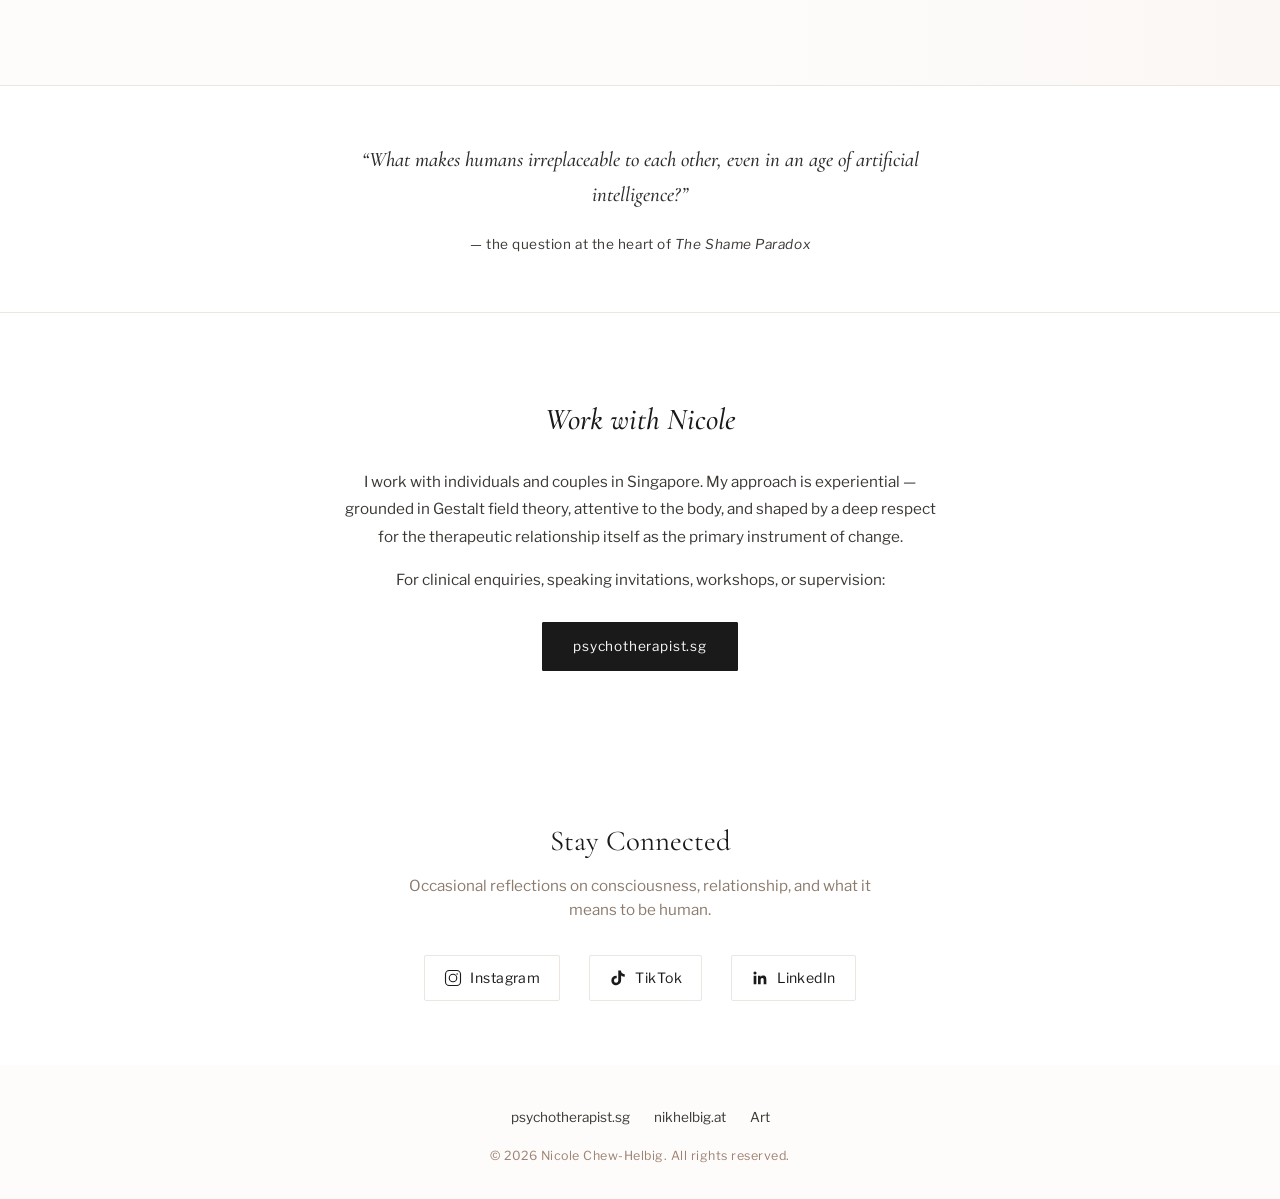
==== commit 118ac07d: "Update index.html" ====
--- a/index.html
+++ b/index.html
@@ -121,7 +121,7 @@
 
       <div class="book-card reveal">
         <div class="book-cover-frame">
-          <img src="the-shame-paradox1.jpg" alt="The Shame Paradox — book cover by Nicole Chew-Helbig" />
+          <img src="BOOKCOVER260414.png" alt="The Shame Paradox — book cover by Nicole Chew-Helbig" />
         </div>
         <p class="book-status-note">Manuscript editing in progress!</p>
         <h3 class="book-title">The Shame Paradox</h3>
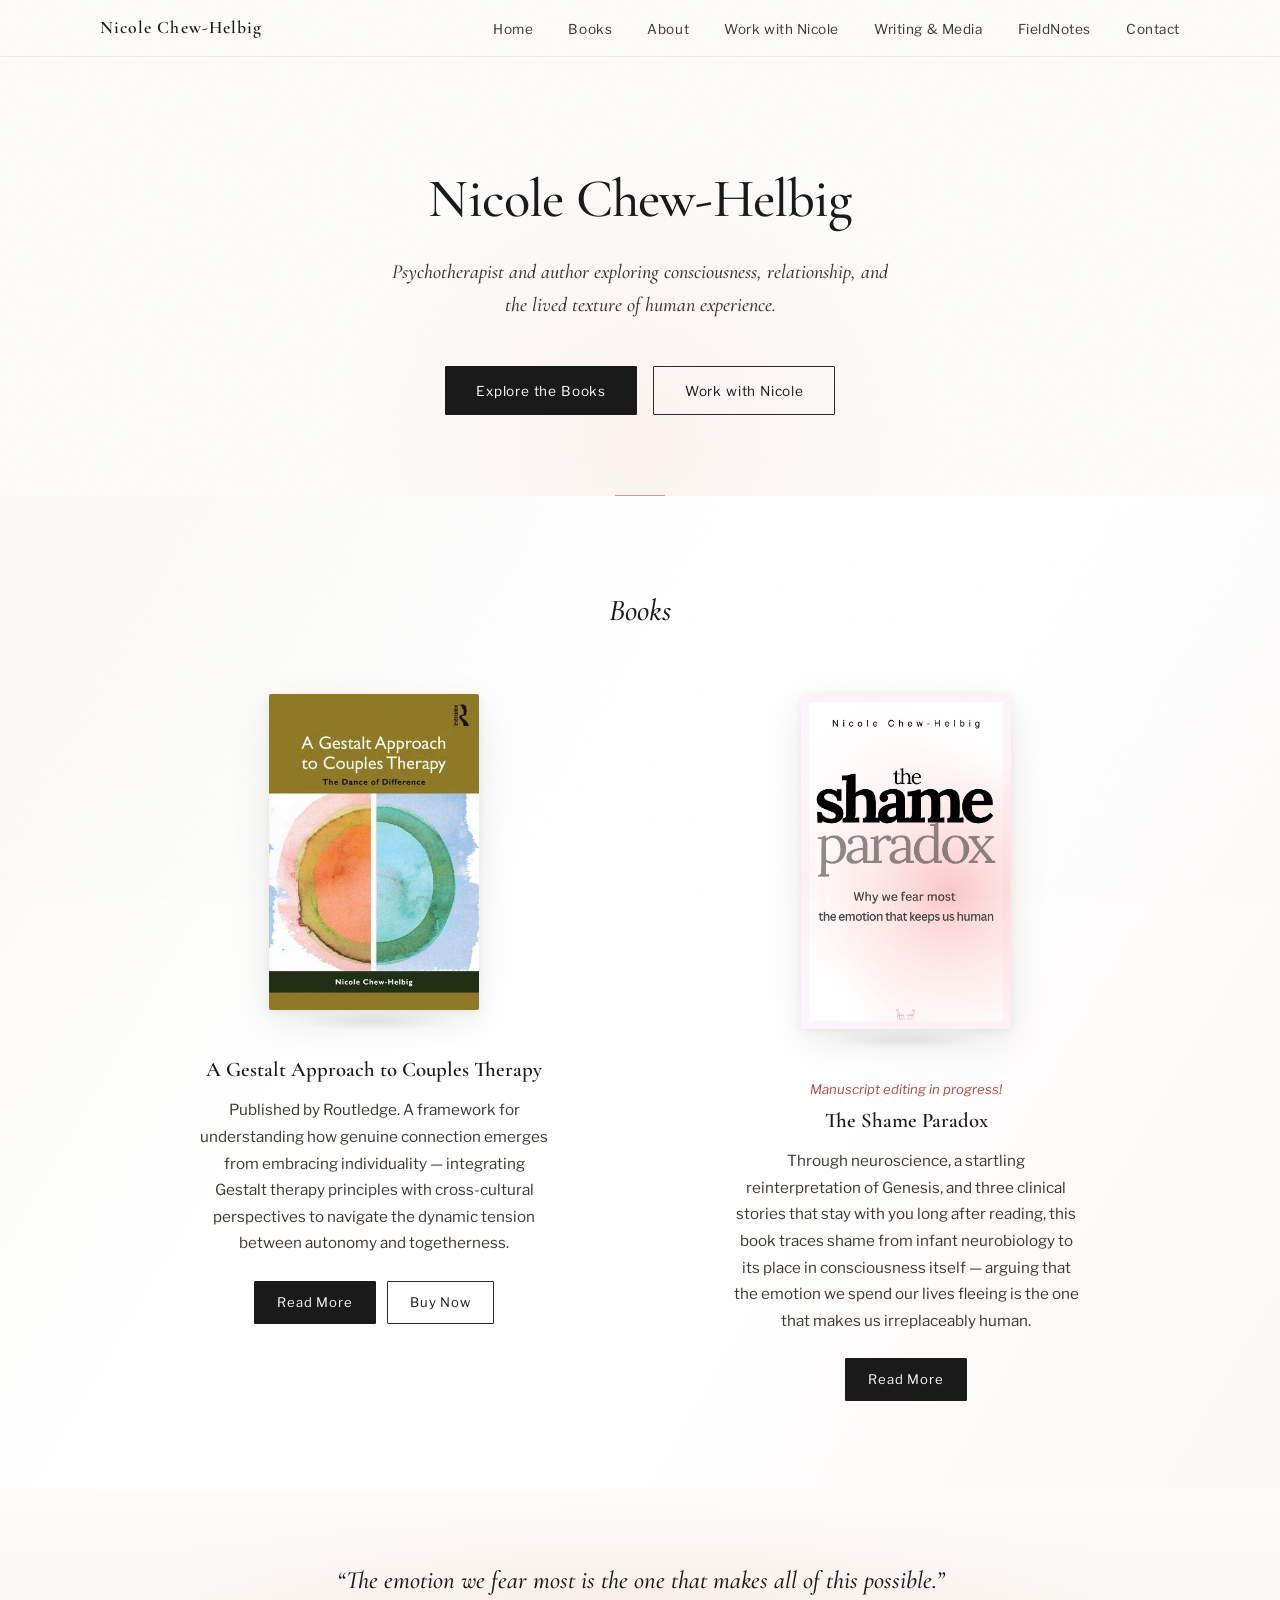
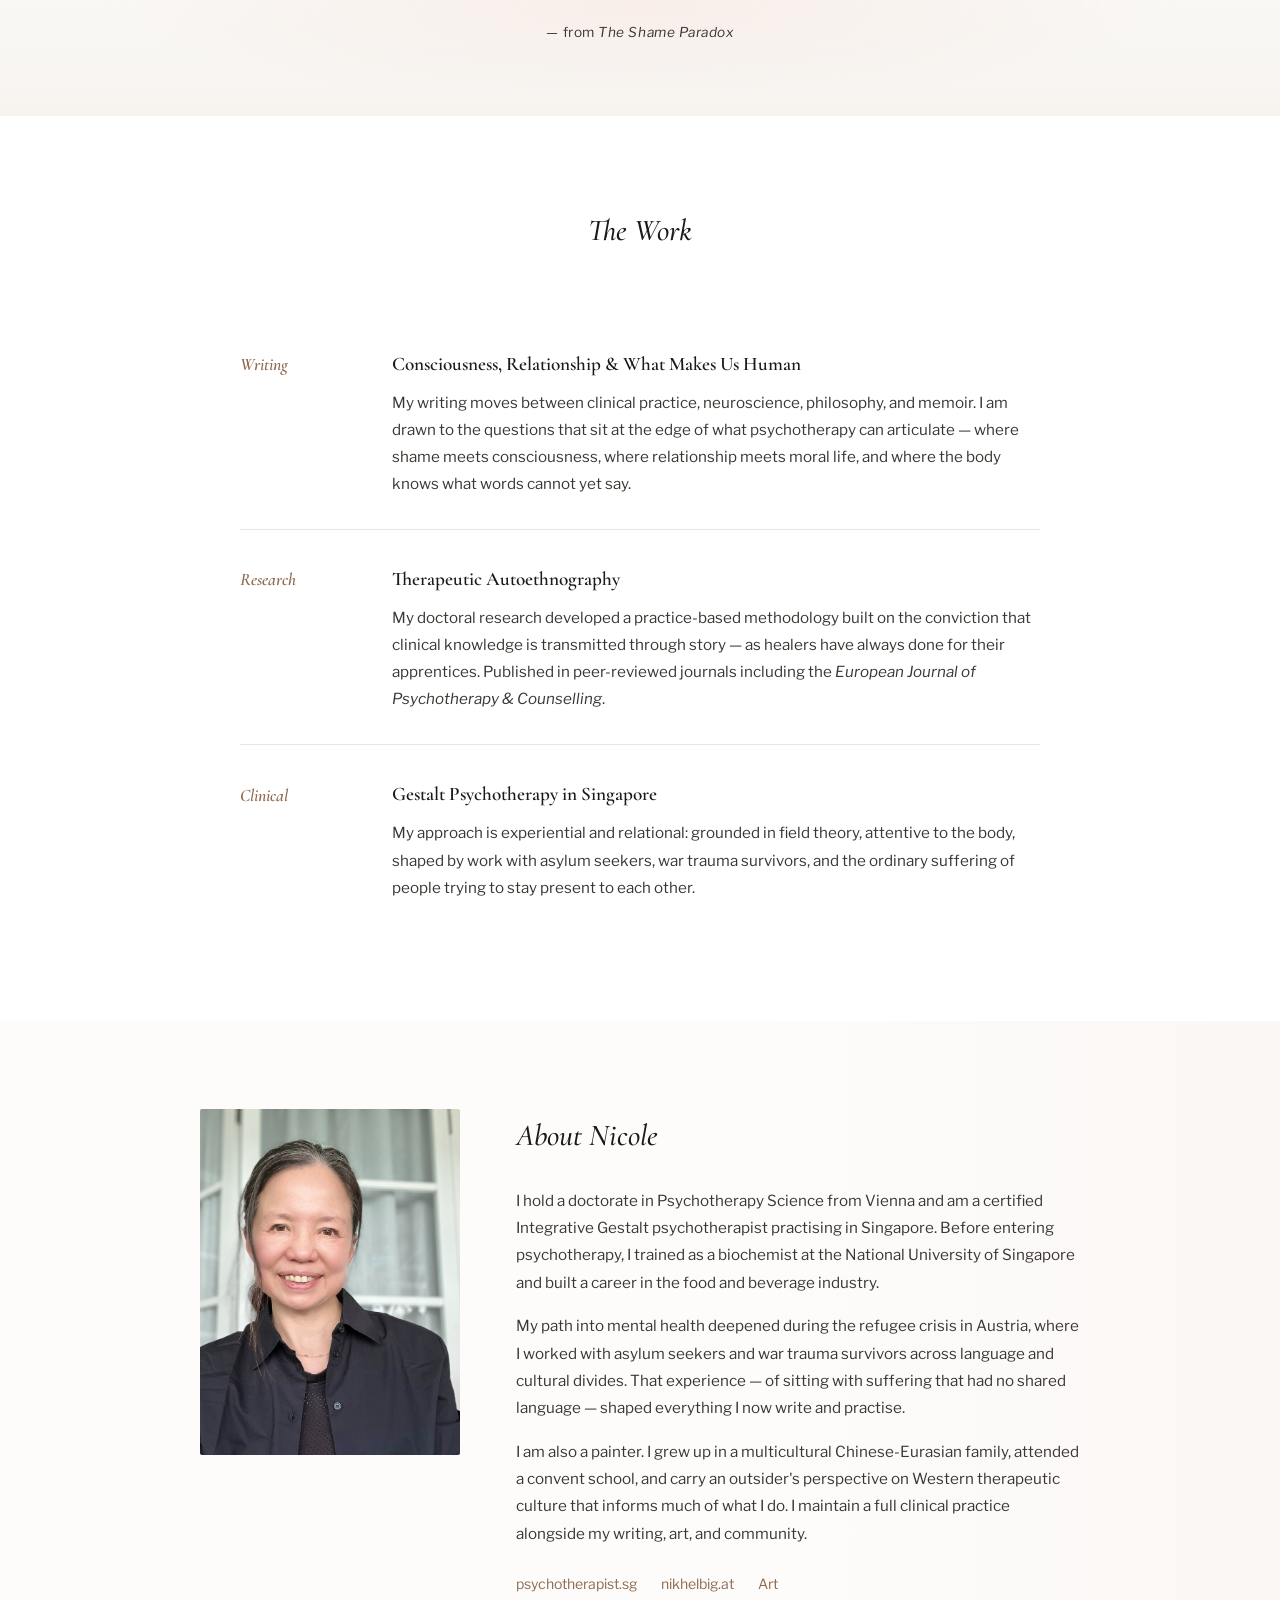
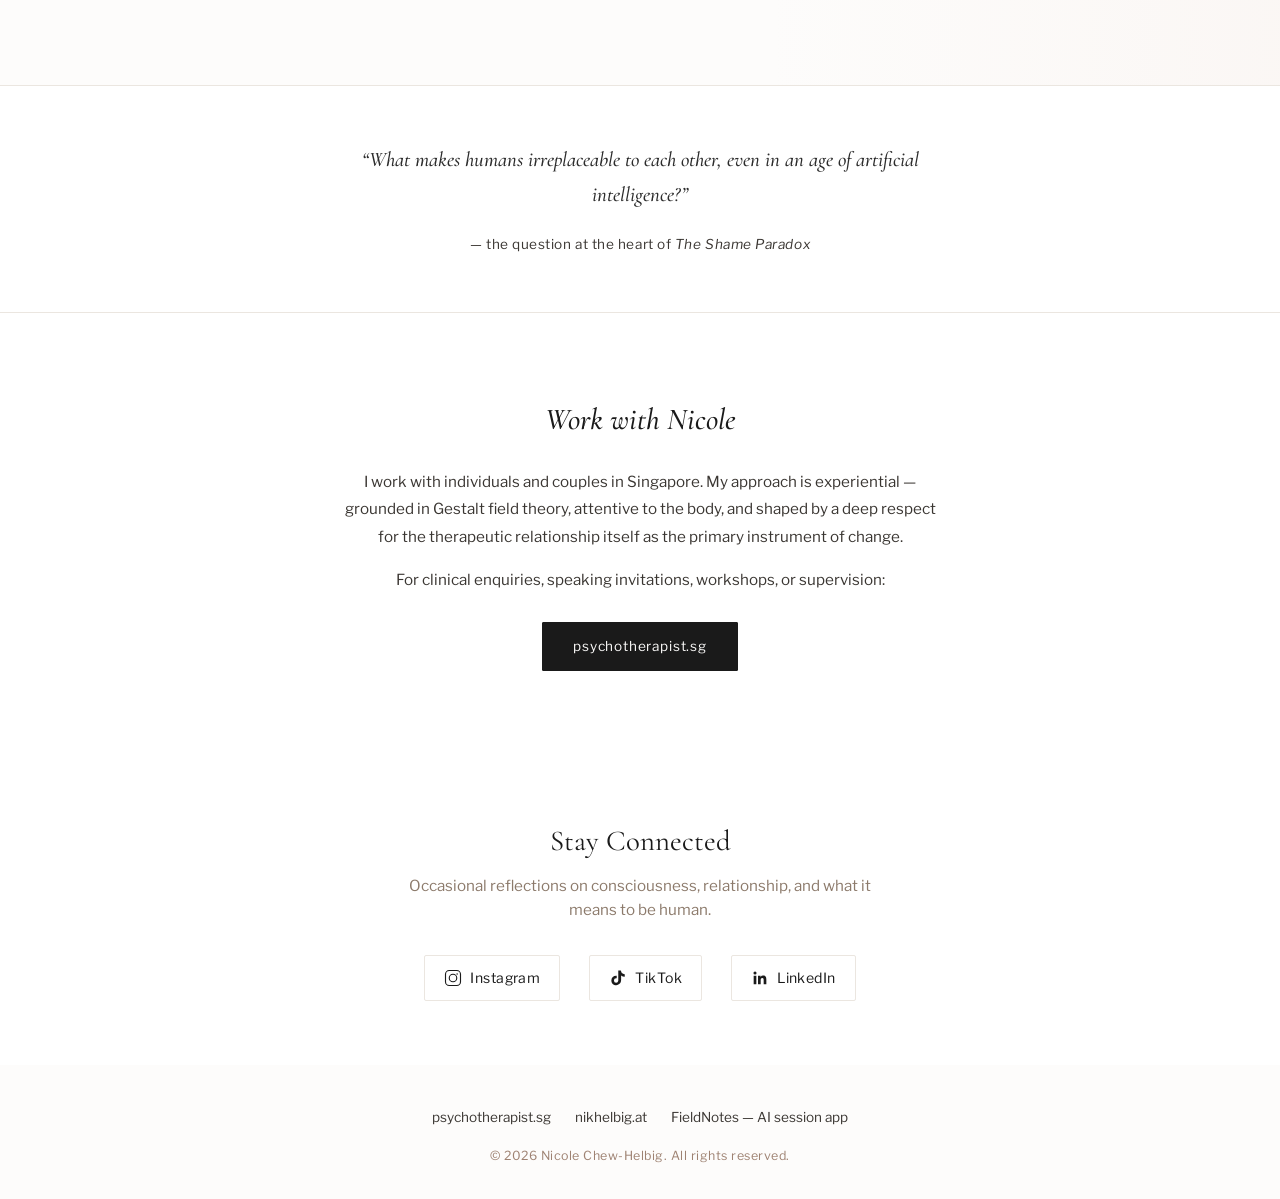
==== commit 30b9480c: "Add FieldNotes to nav and footer on homepage" ====
--- a/index.html
+++ b/index.html
@@ -10,238 +10,239 @@
 <link href="https://fonts.googleapis.com/css2?family=Cormorant+Garamond:ital,wght@0,300;0,400;0,500;0,600;0,700;1,300;1,400;1,500;1,600&family=Libre+Franklin:ital,wght@0,300;0,400;0,500;1,300;1,400&display=swap" rel="stylesheet">
 <link rel="stylesheet" href="style.css">
 <style>
-  .book-status-note {
-    font-family: 'Libre Franklin', sans-serif;
-    font-size: 0.82rem;
-    color: #B8453A;
-    margin-top: 0.5rem;
-    font-style: italic;
-  }
-
-  /* Social follow section */
-  .social-follow {
-    text-align: center;
-    padding: 4rem 2rem;
-    background: var(--warm-white, #FAF6F2);
-  }
-  .social-follow h2 {
-    font-family: 'Cormorant Garamond', serif;
-    font-weight: 400;
-    font-size: 1.8rem;
-    color: var(--soft-black, #3A3632);
-    margin-bottom: 0.5rem;
-  }
-  .social-follow > p {
-    font-family: 'Libre Franklin', sans-serif;
-    font-size: 0.95rem;
-    color: #8C7A6B;
-    margin-bottom: 2rem;
-    max-width: 480px;
-    margin-left: auto;
-    margin-right: auto;
-    line-height: 1.6;
-  }
-  .social-links {
-    display: flex;
-    justify-content: center;
-    gap: 1.8rem;
-    flex-wrap: wrap;
-  }
-  .social-link {
-    display: flex;
-    align-items: center;
-    gap: 0.5rem;
-    font-family: 'Libre Franklin', sans-serif;
-    font-size: 0.88rem;
-    font-weight: 400;
-    letter-spacing: 0.03em;
-    color: var(--soft-black, #3A3632);
-    text-decoration: none;
-    padding: 0.6rem 1.2rem;
-    border: 1px solid var(--light-border, #D9CFC6);
-    border-radius: 2px;
-    transition: border-color 0.25s ease, color 0.25s ease;
-  }
-  .social-link:hover {
-    border-color: var(--terracotta, #B8453A);
-    color: var(--terracotta, #B8453A);
-  }
-  .social-link svg {
-    width: 18px;
-    height: 18px;
-    flex-shrink: 0;
-  }
+.book-status-note {
+font-family: 'Libre Franklin', sans-serif;
+font-size: 0.82rem;
+color: #B8453A;
+margin-top: 0.5rem;
+font-style: italic;
+}
+
+/* Social follow section */
+.social-follow {
+text-align: center;
+padding: 4rem 2rem;
+background: var(--warm-white, #FAF6F2);
+}
+.social-follow h2 {
+font-family: 'Cormorant Garamond', serif;
+font-weight: 400;
+font-size: 1.8rem;
+color: var(--soft-black, #3A3632);
+margin-bottom: 0.5rem;
+}
+.social-follow > p {
+font-family: 'Libre Franklin', sans-serif;
+font-size: 0.95rem;
+color: #8C7A6B;
+margin-bottom: 2rem;
+max-width: 480px;
+margin-left: auto;
+margin-right: auto;
+line-height: 1.6;
+}
+.social-links {
+display: flex;
+justify-content: center;
+gap: 1.8rem;
+flex-wrap: wrap;
+}
+.social-link {
+display: flex;
+align-items: center;
+gap: 0.5rem;
+font-family: 'Libre Franklin', sans-serif;
+font-size: 0.88rem;
+font-weight: 400;
+letter-spacing: 0.03em;
+color: var(--soft-black, #3A3632);
+text-decoration: none;
+padding: 0.6rem 1.2rem;
+border: 1px solid var(--light-border, #D9CFC6);
+border-radius: 2px;
+transition: border-color 0.25s ease, color 0.25s ease;
+}
+.social-link:hover {
+border-color: var(--terracotta, #B8453A);
+color: var(--terracotta, #B8453A);
+}
+.social-link svg {
+width: 18px;
+height: 18px;
+flex-shrink: 0;
+}
 </style>
 </head>
 <body>
 
 <nav>
-  <div class="nav-inner">
-    <a href="#" class="nav-logo">Nicole Chew-Helbig</a>
-    <button class="hamburger" onclick="document.querySelector('.nav-links').classList.toggle('open')" aria-label="Menu">
-      <span></span><span></span><span></span>
-    </button>
-    <ul class="nav-links">
-      <li><a href="#home">Home</a></li>
-      <li><a href="#books">Books</a></li>
-      <li><a href="#about">About</a></li>
-      <li><a href="#practice">Work with Nicole</a></li>
-      <li><a href="writing.html">Writing &amp; Media</a></li>
-      <li><a href="#contact">Contact</a></li>
-    </ul>
-  </div>
+<div class="nav-inner">
+<a href="#" class="nav-logo">Nicole Chew-Helbig</a>
+<button class="hamburger" onclick="document.querySelector('.nav-links').classList.toggle('open')" aria-label="Menu">
+<span></span><span></span><span></span>
+</button>
+<ul class="nav-links">
+<li><a href="#home">Home</a></li>
+<li><a href="#books">Books</a></li>
+<li><a href="#about">About</a></li>
+<li><a href="#practice">Work with Nicole</a></li>
+<li><a href="writing.html">Writing &amp; Media</a></li>
+<li><a href="fieldnotes/">FieldNotes</a></li>
+<li><a href="#contact">Contact</a></li>
+</ul>
+</div>
 </nav>
 
 <section id="home" class="hero">
-  <h1>Nicole Chew-Helbig</h1>
-  <p class="tagline">Psychotherapist and author exploring consciousness, relationship, and the lived texture of human experience.</p>
-  <div class="hero-buttons">
-    <a href="#books" class="btn btn-dark">Explore the Books</a>
-    <a href="#practice" class="btn btn-outline">Work with Nicole</a>
-  </div>
+<h1>Nicole Chew-Helbig</h1>
+<p class="tagline">Psychotherapist and author exploring consciousness, relationship, and the lived texture of human experience.</p>
+<div class="hero-buttons">
+<a href="#books" class="btn btn-dark">Explore the Books</a>
+<a href="#practice" class="btn btn-outline">Work with Nicole</a>
+</div>
 </section>
 
 <div class="line"></div>
 
 <section id="books" class="books">
-  <div class="books-inner">
-    <h2 class="section-title">Books</h2>
-    <div class="books-grid">
-      <div class="book-card reveal">
-        <div class="book-cover-frame">
-          <img src="couples-therapy-cover.jpg" alt="A Gestalt Approach to Couples Therapy — book cover by Nicole Chew-Helbig" />
-        </div>
-        <h3 class="book-title">A Gestalt Approach to Couples Therapy</h3>
-        <p class="book-desc">Published by Routledge. A framework for understanding how genuine connection emerges from embracing individuality — integrating Gestalt therapy principles with cross-cultural perspectives to navigate the dynamic tension between autonomy and togetherness.</p>
-        <div class="book-buttons">
-          <a href="couples-therapy.html" class="btn btn-dark btn-sm">Read More</a>
-          <a href="https://www.amazon.com/Gestalt-Approach-Couples-Therapy-Difference/dp/1041051468" target="_blank" class="btn btn-outline btn-sm">Buy Now</a>
-        </div>
-      </div>
-
-      <div class="book-card reveal">
-        <div class="book-cover-frame">
-          <img src="BOOKCOVER260414.png" alt="The Shame Paradox — book cover by Nicole Chew-Helbig" />
-        </div>
-        <p class="book-status-note">Manuscript editing in progress!</p>
-        <h3 class="book-title">The Shame Paradox</h3>
-        <p class="book-desc">Through neuroscience, a startling reinterpretation of Genesis, and three clinical stories that stay with you long after reading, this book traces shame from infant neurobiology to its place in consciousness itself — arguing that the emotion we spend our lives fleeing is the one that makes us irreplaceably human.</p>
-        <div class="book-buttons">
-          <a href="theshameparadox.html" class="btn btn-dark btn-sm">Read More</a>
-        </div>
-      </div>
-    </div>
-  </div>
+<div class="books-inner">
+<h2 class="section-title">Books</h2>
+<div class="books-grid">
+<div class="book-card reveal">
+<div class="book-cover-frame">
+<img src="couples-therapy-cover.jpg" alt="A Gestalt Approach to Couples Therapy — book cover by Nicole Chew-Helbig" />
+</div>
+<h3 class="book-title">A Gestalt Approach to Couples Therapy</h3>
+<p class="book-desc">Published by Routledge. A framework for understanding how genuine connection emerges from embracing individuality — integrating Gestalt therapy principles with cross-cultural perspectives to navigate the dynamic tension between autonomy and togetherness.</p>
+<div class="book-buttons">
+<a href="couples-therapy.html" class="btn btn-dark btn-sm">Read More</a>
+<a href="https://www.amazon.com/Gestalt-Approach-Couples-Therapy-Difference/dp/1041051468" target="_blank" class="btn btn-outline btn-sm">Buy Now</a>
+</div>
+</div>
+
+<div class="book-card reveal">
+<div class="book-cover-frame">
+<img src="BOOKCOVER260414.png" alt="The Shame Paradox — book cover by Nicole Chew-Helbig" />
+</div>
+<p class="book-status-note">Manuscript editing in progress!</p>
+<h3 class="book-title">The Shame Paradox</h3>
+<p class="book-desc">Through neuroscience, a startling reinterpretation of Genesis, and three clinical stories that stay with you long after reading, this book traces shame from infant neurobiology to its place in consciousness itself — arguing that the emotion we spend our lives fleeing is the one that makes us irreplaceably human.</p>
+<div class="book-buttons">
+<a href="theshameparadox.html" class="btn btn-dark btn-sm">Read More</a>
+</div>
+</div>
+</div>
+</div>
 </section>
 
 <div class="quote-band">
-  <blockquote>&ldquo;The emotion we fear most is the one that makes all of this possible.&rdquo;</blockquote>
-  <p class="q-attr">— from <em>The Shame Paradox</em></p>
+<blockquote>&ldquo;The emotion we fear most is the one that makes all of this possible.&rdquo;</blockquote>
+<p class="q-attr">— from <em>The Shame Paradox</em></p>
 </div>
 
 <section class="work-section">
-  <div class="work-inner">
-    <h2 class="section-title">The Work</h2>
-
-    <div class="work-item reveal">
-      <span class="work-label">Writing</span>
-      <div class="work-text">
-        <h3>Consciousness, Relationship &amp; What Makes Us Human</h3>
-        <p>My writing moves between clinical practice, neuroscience, philosophy, and memoir. I am drawn to the questions that sit at the edge of what psychotherapy can articulate — where shame meets consciousness, where relationship meets moral life, and where the body knows what words cannot yet say.</p>
-      </div>
-    </div>
-
-    <div class="work-item reveal">
-      <span class="work-label">Research</span>
-      <div class="work-text">
-        <h3>Therapeutic Autoethnography</h3>
-        <p>My doctoral research developed a practice-based methodology built on the conviction that clinical knowledge is transmitted through story — as healers have always done for their apprentices. Published in peer-reviewed journals including the <em>European Journal of Psychotherapy &amp; Counselling</em>.</p>
-      </div>
-    </div>
-
-    <div class="work-item reveal">
-      <span class="work-label">Clinical</span>
-      <div class="work-text">
-        <h3>Gestalt Psychotherapy in Singapore</h3>
-        <p>My approach is experiential and relational: grounded in field theory, attentive to the body, shaped by work with asylum seekers, war trauma survivors, and the ordinary suffering of people trying to stay present to each other.</p>
-      </div>
-    </div>
-  </div>
+<div class="work-inner">
+<h2 class="section-title">The Work</h2>
+
+<div class="work-item reveal">
+<span class="work-label">Writing</span>
+<div class="work-text">
+<h3>Consciousness, Relationship &amp; What Makes Us Human</h3>
+<p>My writing moves between clinical practice, neuroscience, philosophy, and memoir. I am drawn to the questions that sit at the edge of what psychotherapy can articulate — where shame meets consciousness, where relationship meets moral life, and where the body knows what words cannot yet say.</p>
+</div>
+</div>
+
+<div class="work-item reveal">
+<span class="work-label">Research</span>
+<div class="work-text">
+<h3>Therapeutic Autoethnography</h3>
+<p>My doctoral research developed a practice-based methodology built on the conviction that clinical knowledge is transmitted through story — as healers have always done for their apprentices. Published in peer-reviewed journals including the <em>European Journal of Psychotherapy &amp; Counselling</em>.</p>
+</div>
+</div>
+
+<div class="work-item reveal">
+<span class="work-label">Clinical</span>
+<div class="work-text">
+<h3>Gestalt Psychotherapy in Singapore</h3>
+<p>My approach is experiential and relational: grounded in field theory, attentive to the body, shaped by work with asylum seekers, war trauma survivors, and the ordinary suffering of people trying to stay present to each other.</p>
+</div>
+</div>
+</div>
 </section>
 
 <section id="about" class="about">
-  <div class="about-inner">
-    <img src="headshot.jpg" alt="Nicole Chew-Helbig" class="about-photo reveal" style="width:100%; aspect-ratio:3/4; object-fit:cover; object-position:center top; border-radius:2px;">
-    <div class="about-text reveal">
-      <h2>About Nicole</h2>
-      <p>I hold a doctorate in Psychotherapy Science from Vienna and am a certified Integrative Gestalt psychotherapist practising in Singapore. Before entering psychotherapy, I trained as a biochemist at the National University of Singapore and built a career in the food and beverage industry.</p>
-      <p>My path into mental health deepened during the refugee crisis in Austria, where I worked with asylum seekers and war trauma survivors across language and cultural divides. That experience — of sitting with suffering that had no shared language — shaped everything I now write and practise.</p>
-      <p>I am also a painter. I grew up in a multicultural Chinese-Eurasian family, attended a convent school, and carry an outsider's perspective on Western therapeutic culture that informs much of what I do. I maintain a full clinical practice alongside my writing, art, and community.</p>
-      <div class="about-links">
-        <a href="https://psychotherapist.sg" target="_blank">psychotherapist.sg</a>
-        <a href="https://nikhelbig.at" target="_blank">nikhelbig.at</a>
-        <a href="https://nik-helbig.pixels.com" target="_blank">Art</a>
-      </div>
-    </div>
-  </div>
+<div class="about-inner">
+<img src="headshot.jpg" alt="Nicole Chew-Helbig" class="about-photo reveal" style="width:100%; aspect-ratio:3/4; object-fit:cover; object-position:center top; border-radius:2px;">
+<div class="about-text reveal">
+<h2>About Nicole</h2>
+<p>I hold a doctorate in Psychotherapy Science from Vienna and am a certified Integrative Gestalt psychotherapist practising in Singapore. Before entering psychotherapy, I trained as a biochemist at the National University of Singapore and built a career in the food and beverage industry.</p>
+<p>My path into mental health deepened during the refugee crisis in Austria, where I worked with asylum seekers and war trauma survivors across language and cultural divides. That experience — of sitting with suffering that had no shared language — shaped everything I now write and practise.</p>
+<p>I am also a painter. I grew up in a multicultural Chinese-Eurasian family, attended a convent school, and carry an outsider's perspective on Western therapeutic culture that informs much of what I do. I maintain a full clinical practice alongside my writing, art, and community.</p>
+<div class="about-links">
+<a href="https://psychotherapist.sg" target="_blank">psychotherapist.sg</a>
+<a href="https://nikhelbig.at" target="_blank">nikhelbig.at</a>
+<a href="https://nik-helbig.pixels.com" target="_blank">Art</a>
+</div>
+</div>
+</div>
 </section>
 
 <div class="quote-band-alt">
-  <blockquote>&ldquo;What makes humans irreplaceable to each other, even in an age of artificial intelligence?&rdquo;</blockquote>
-  <p class="q-attr">— the question at the heart of <em>The Shame Paradox</em></p>
+<blockquote>&ldquo;What makes humans irreplaceable to each other, even in an age of artificial intelligence?&rdquo;</blockquote>
+<p class="q-attr">— the question at the heart of <em>The Shame Paradox</em></p>
 </div>
 
 <section id="practice" class="practice">
-  <div class="practice-inner reveal">
-    <h2>Work with Nicole</h2>
-    <p>I work with individuals and couples in Singapore. My approach is experiential — grounded in Gestalt field theory, attentive to the body, and shaped by a deep respect for the therapeutic relationship itself as the primary instrument of change.</p>
-    <p>For clinical enquiries, speaking invitations, workshops, or supervision:</p>
-    <a href="https://psychotherapist.sg" target="_blank" class="btn btn-dark">psychotherapist.sg</a>
-  </div>
+<div class="practice-inner reveal">
+<h2>Work with Nicole</h2>
+<p>I work with individuals and couples in Singapore. My approach is experiential — grounded in Gestalt field theory, attentive to the body, and shaped by a deep respect for the therapeutic relationship itself as the primary instrument of change.</p>
+<p>For clinical enquiries, speaking invitations, workshops, or supervision:</p>
+<a href="https://psychotherapist.sg" target="_blank" class="btn btn-dark">psychotherapist.sg</a>
+</div>
 </section>
 
 <section id="contact" class="social-follow">
-  <h2>Stay Connected</h2>
-  <p>Occasional reflections on consciousness, relationship, and what it means to be human.</p>
-  <div class="social-links">
-    <a href="https://www.instagram.com/nikhelbig/" target="_blank" class="social-link">
-      <svg viewBox="0 0 24 24" fill="none" stroke="currentColor" stroke-width="1.5" stroke-linecap="round" stroke-linejoin="round"><rect x="2" y="2" width="20" height="20" rx="5"/><circle cx="12" cy="12" r="5"/><circle cx="17.5" cy="6.5" r="1" fill="currentColor" stroke="none"/></svg>
-      Instagram
-    </a>
-    <a href="https://www.instagram.com/psychotherapistsg" target="_blank" class="social-link">
-      <svg viewBox="0 0 24 24" fill="currentColor"><path d="M19.59 6.69a4.83 4.83 0 0 1-3.77-4.25V2h-3.45v13.67a2.89 2.89 0 0 1-2.88 2.5 2.89 2.89 0 0 1 0-5.78c.27 0 .54.04.79.1v-3.5a6.37 6.37 0 0 0-.79-.05A6.34 6.34 0 0 0 3.15 15.3a6.34 6.34 0 0 0 10.86 4.46c1.68-1.7 2.15-3.48 2.15-5.48V8.74a8.26 8.26 0 0 0 4.84 1.56V6.85a4.84 4.84 0 0 1-1.41-.16z"/></svg>
-      TikTok
-    </a>
-    <a href="https://www.linkedin.com/in/nicole-chew-helbig-453991227/" target="_blank" class="social-link">
-      <svg viewBox="0 0 24 24" fill="currentColor"><path d="M20.45 20.45h-3.55v-5.57c0-1.33-.02-3.04-1.85-3.04-1.85 0-2.14 1.45-2.14 2.94v5.67H9.36V9h3.41v1.56h.05a3.74 3.74 0 0 1 3.37-1.85c3.6 0 4.27 2.37 4.27 5.46v6.28zM5.34 7.43a2.06 2.06 0 1 1 0-4.12 2.06 2.06 0 0 1 0 4.12zM7.12 20.45H3.56V9h3.56v11.45z"/></svg>
-      LinkedIn
-    </a>
-  </div>
+<h2>Stay Connected</h2>
+<p>Occasional reflections on consciousness, relationship, and what it means to be human.</p>
+<div class="social-links">
+<a href="https://www.instagram.com/nikhelbig/" target="_blank" class="social-link">
+<svg viewBox="0 0 24 24" fill="none" stroke="currentColor" stroke-width="1.5" stroke-linecap="round" stroke-linejoin="round"><rect x="2" y="2" width="20" height="20" rx="5"/><circle cx="12" cy="12" r="5"/><circle cx="17.5" cy="6.5" r="1" fill="currentColor" stroke="none"/></svg>
+Instagram
+</a>
+<a href="https://www.instagram.com/psychotherapistsg" target="_blank" class="social-link">
+<svg viewBox="0 0 24 24" fill="currentColor"><path d="M19.59 6.69a4.83 4.83 0 0 1-3.77-4.25V2h-3.45v13.67a2.89 2.89 0 0 1-2.88 2.5 2.89 2.89 0 0 1 0-5.78c.27 0 .54.04.79.1v-3.5a6.37 6.37 0 0 0-.79-.05A6.34 6.34 0 0 0 3.15 15.3a6.34 6.34 0 0 0 10.86 4.46c1.68-1.7 2.15-3.48 2.15-5.48V8.74a8.26 8.26 0 0 0 4.84 1.56V6.85a4.84 4.84 0 0 1-1.41-.16z"/></svg>
+TikTok
+</a>
+<a href="https://www.linkedin.com/in/nicole-chew-helbig-453991227/" target="_blank" class="social-link">
+<svg viewBox="0 0 24 24" fill="currentColor"><path d="M20.45 20.45h-3.55v-5.57c0-1.33-.02-3.04-1.85-3.04-1.85 0-2.14 1.45-2.14 2.94v5.67H9.36V9h3.41v1.56h.05a3.74 3.74 0 0 1 3.37-1.85c3.6 0 4.27 2.37 4.27 5.46v6.28zM5.34 7.43a2.06 2.06 0 1 1 0-4.12 2.06 2.06 0 0 1 0 4.12zM7.12 20.45H3.56V9h3.56v11.45z"/></svg>
+LinkedIn
+</a>
+</div>
 </section>
 
 <footer>
-  <div class="footer-links">
-    <a href="https://psychotherapist.sg" target="_blank">psychotherapist.sg</a>
-    <a href="https://nikhelbig.at" target="_blank">nikhelbig.at</a>
-    <a href="https://nik-helbig.pixels.com" target="_blank">Art</a>
-  </div>
-  <p class="footer-copy">&copy; 2026 Nicole Chew-Helbig. All rights reserved.</p>
+<div class="footer-links">
+<a href="https://psychotherapist.sg" target="_blank">psychotherapist.sg</a>
+<a href="https://nikhelbig.at" target="_blank">nikhelbig.at</a>
+<a href="fieldnotes/">FieldNotes — AI session app</a>
+</div>
+<p class="footer-copy">&copy; 2026 Nicole Chew-Helbig. All rights reserved.</p>
 </footer>
 
 <script>
-  const obs = new IntersectionObserver((entries) => {
-    entries.forEach(e => {
-      if (e.isIntersecting) { e.target.classList.add('visible'); obs.unobserve(e.target); }
-    });
-  }, { threshold: 0.12, rootMargin: '0px 0px -40px 0px' });
-  document.querySelectorAll('.reveal').forEach(el => obs.observe(el));
-
-  document.querySelectorAll('a[href^="#"]').forEach(a => {
-    a.addEventListener('click', function(e) {
-      const t = document.querySelector(this.getAttribute('href'));
-      if (t) { e.preventDefault(); t.scrollIntoView({ behavior: 'smooth', block: 'start' }); document.querySelector('.nav-links')?.classList.remove('open'); }
-    });
-  });
+const obs = new IntersectionObserver((entries) => {
+entries.forEach(e => {
+if (e.isIntersecting) { e.target.classList.add('visible'); obs.unobserve(e.target); }
+});
+}, { threshold: 0.12, rootMargin: '0px 0px -40px 0px' });
+document.querySelectorAll('.reveal').forEach(el => obs.observe(el));
+
+document.querySelectorAll('a[href^="#"]').forEach(a => {
+a.addEventListener('click', function(e) {
+const t = document.querySelector(this.getAttribute('href'));
+if (t) { e.preventDefault(); t.scrollIntoView({ behavior: 'smooth', block: 'start' }); document.querySelector('.nav-links')?.classList.remove('open'); }
+});
+});
 </script>
 
 </body>
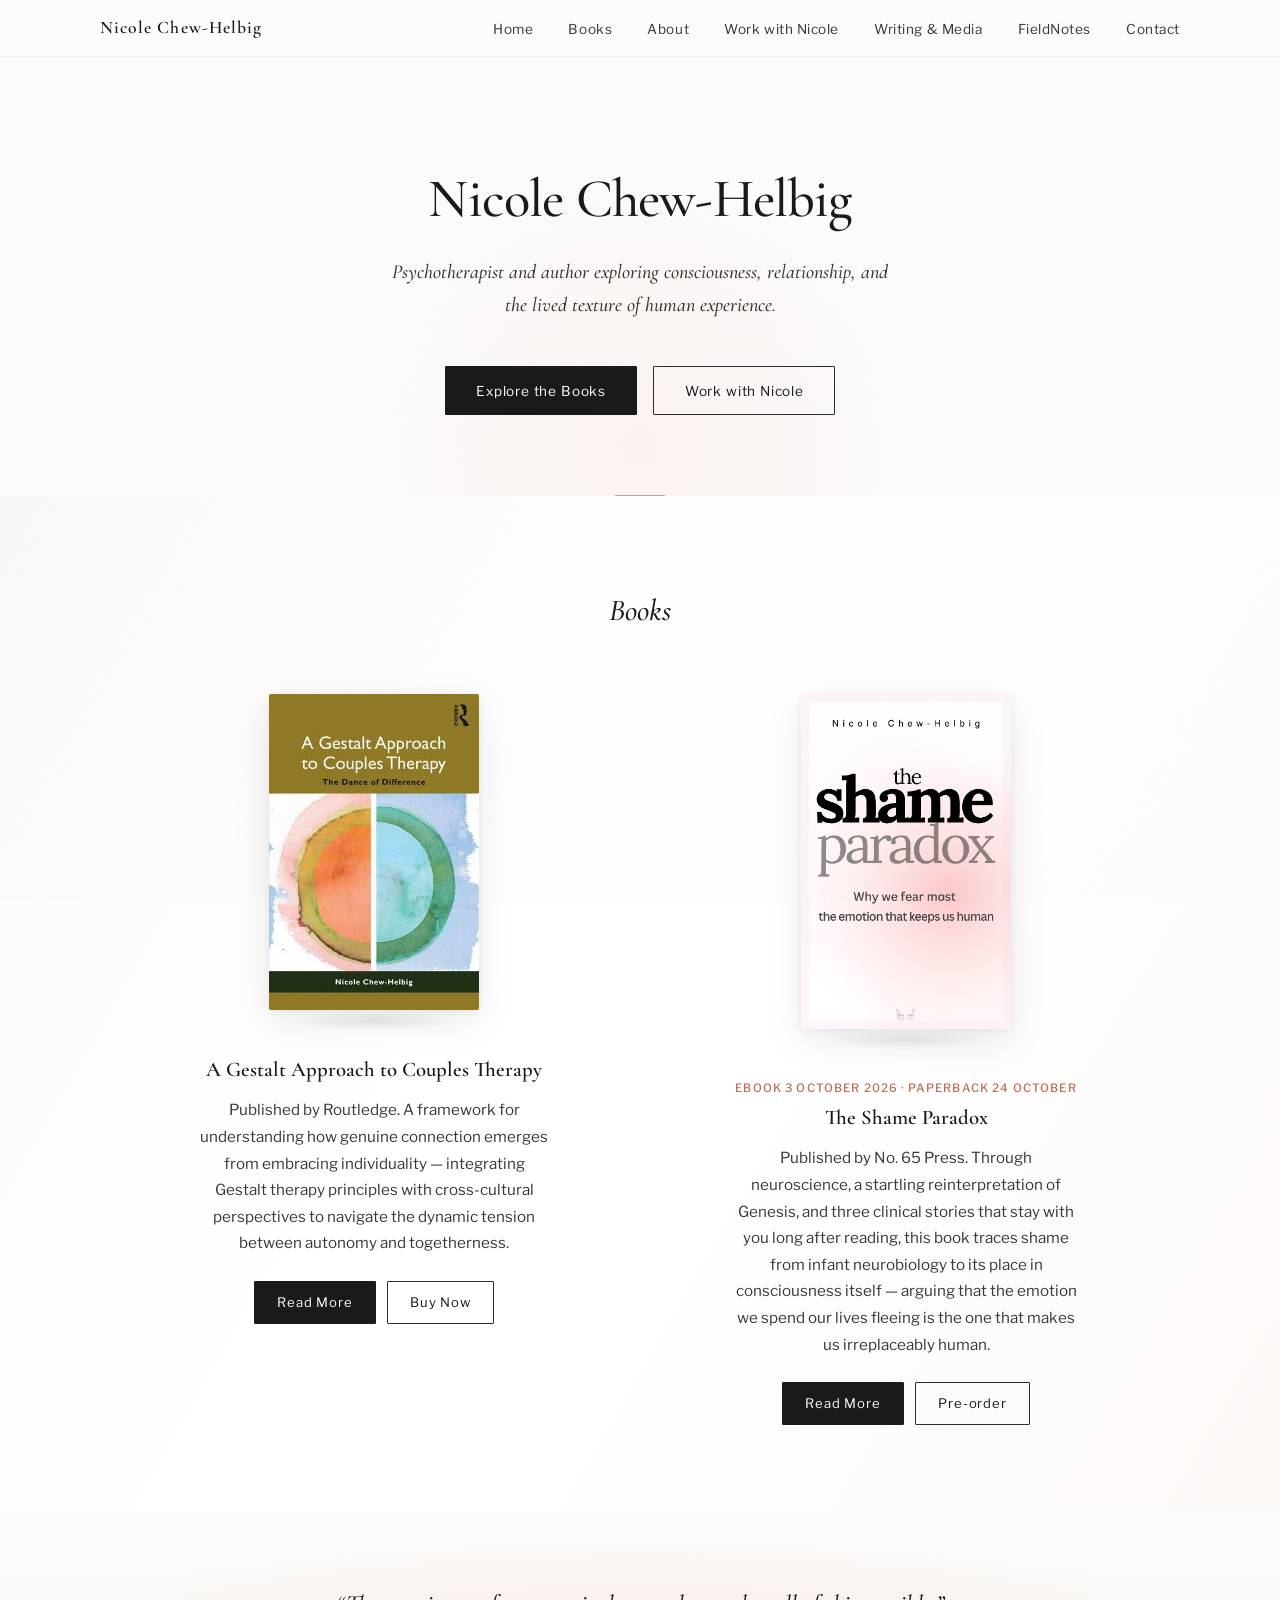
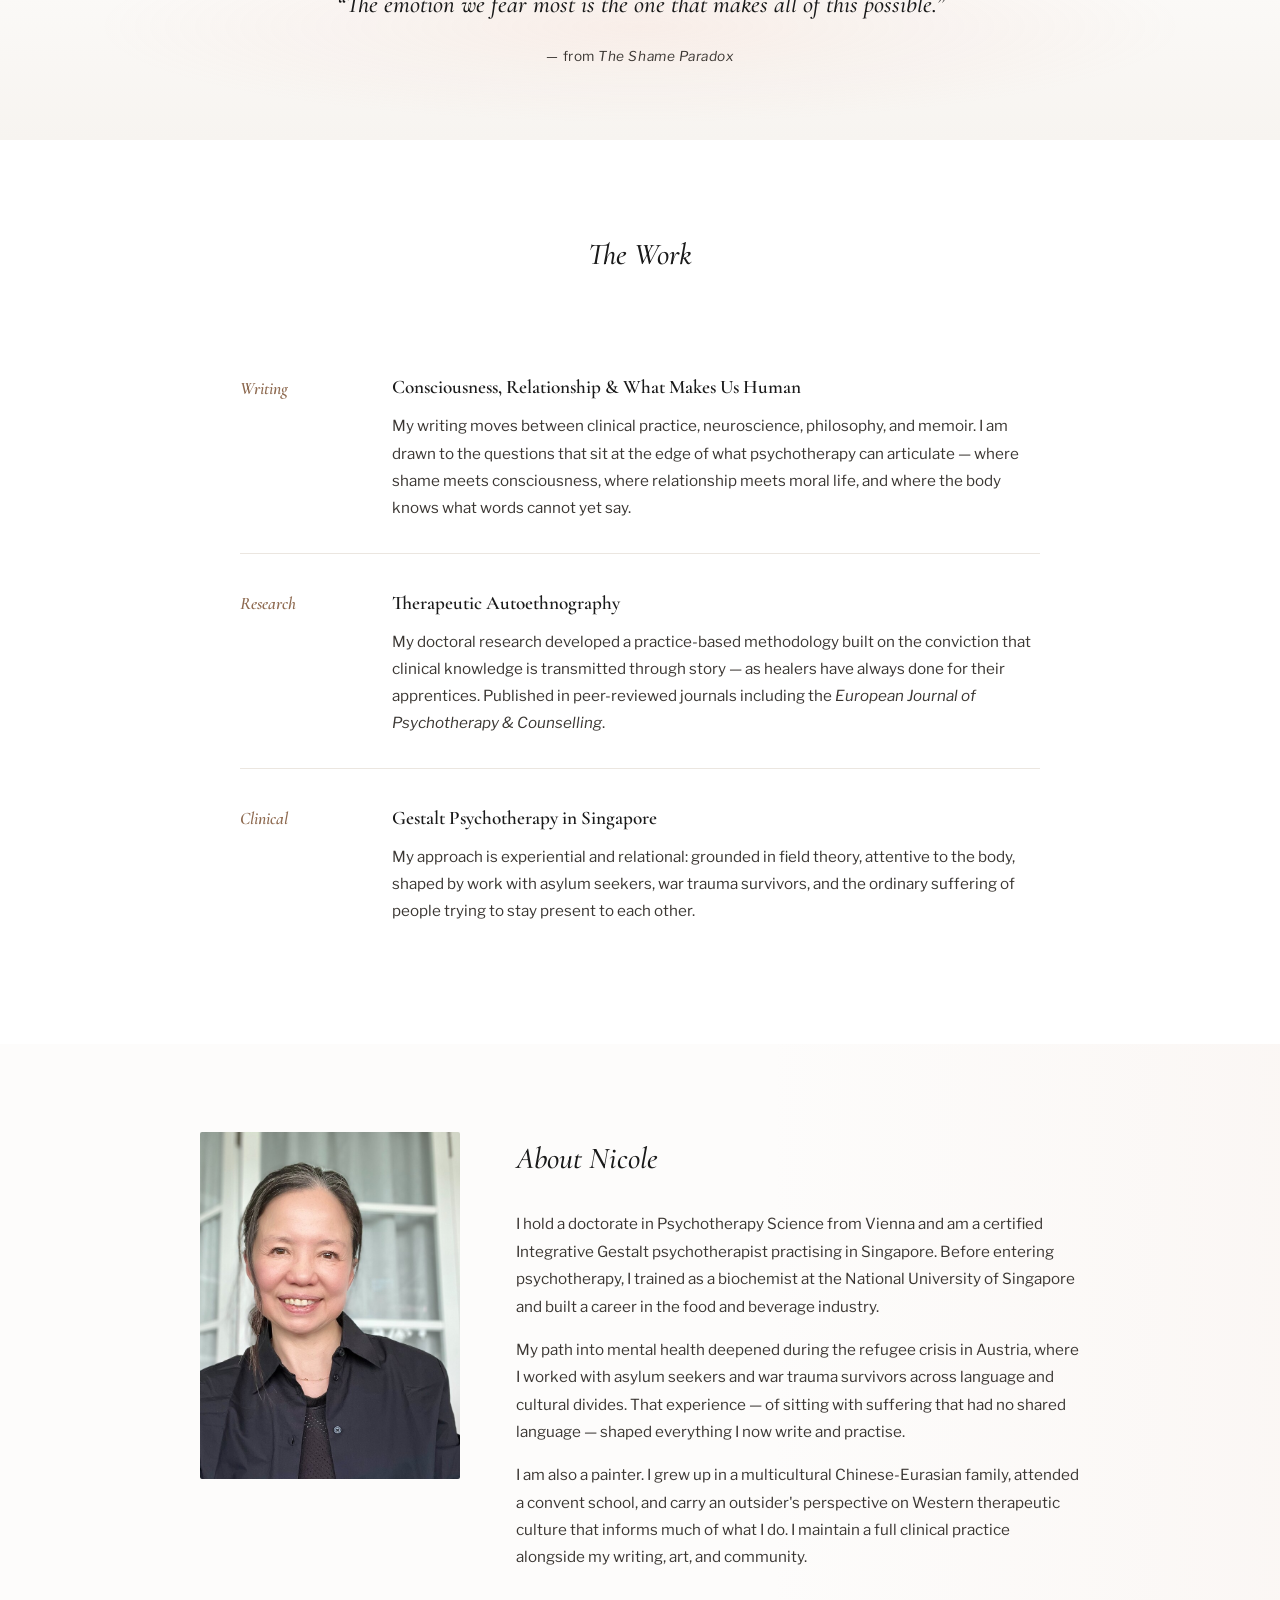
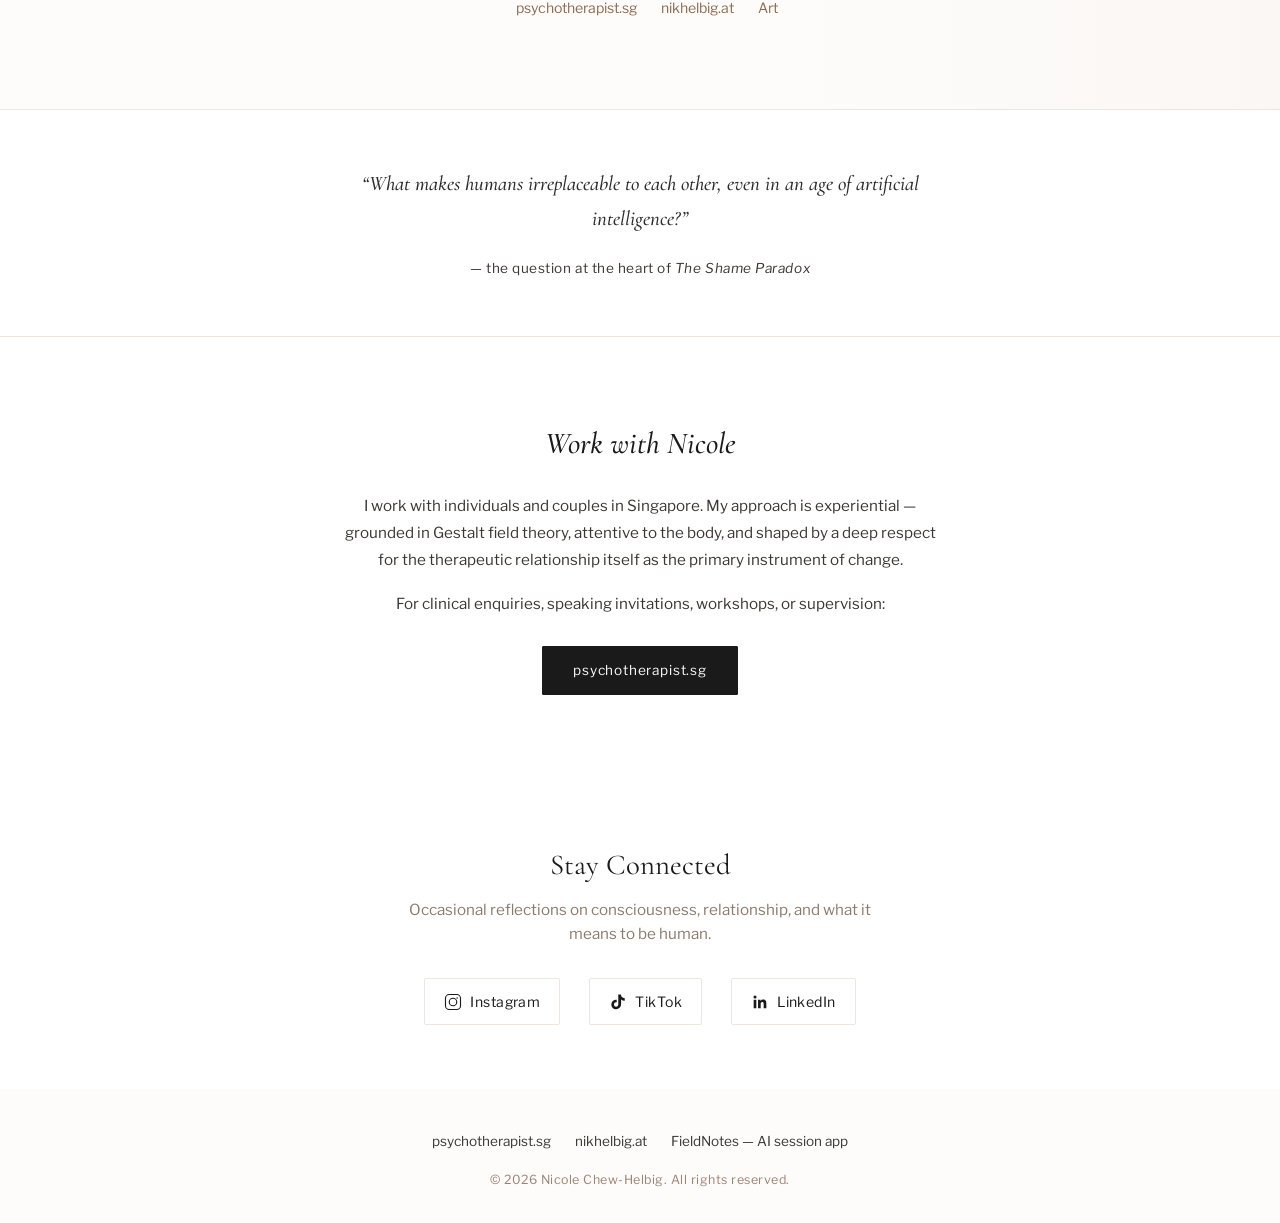
==== commit 75215844: "index" ====
--- a/index.html
+++ b/index.html
@@ -12,10 +12,12 @@
 <style>
 .book-status-note {
 font-family: 'Libre Franklin', sans-serif;
-font-size: 0.82rem;
-color: #B8453A;
+font-size: 0.72rem;
+font-weight: 500;
+letter-spacing: 0.1em;
+text-transform: uppercase;
+color: #B8705A;
 margin-top: 0.5rem;
-font-style: italic;
 }
 
 /* Social follow section */
@@ -124,11 +126,12 @@
 <div class="book-cover-frame">
 <img src="BOOKCOVER260414.png" alt="The Shame Paradox — book cover by Nicole Chew-Helbig" />
 </div>
-<p class="book-status-note">Manuscript editing in progress!</p>
+<p class="book-status-note">Ebook 3 October 2026 · Paperback 24 October</p>
 <h3 class="book-title">The Shame Paradox</h3>
-<p class="book-desc">Through neuroscience, a startling reinterpretation of Genesis, and three clinical stories that stay with you long after reading, this book traces shame from infant neurobiology to its place in consciousness itself — arguing that the emotion we spend our lives fleeing is the one that makes us irreplaceably human.</p>
+<p class="book-desc">Published by No. 65 Press. Through neuroscience, a startling reinterpretation of Genesis, and three clinical stories that stay with you long after reading, this book traces shame from infant neurobiology to its place in consciousness itself — arguing that the emotion we spend our lives fleeing is the one that makes us irreplaceably human.</p>
 <div class="book-buttons">
 <a href="theshameparadox.html" class="btn btn-dark btn-sm">Read More</a>
+<a href="https://www.amazon.com/dp/B0GXDDVQ1D" target="_blank" rel="noopener" class="btn btn-outline btn-sm">Pre-order</a>
 </div>
 </div>
 </div>
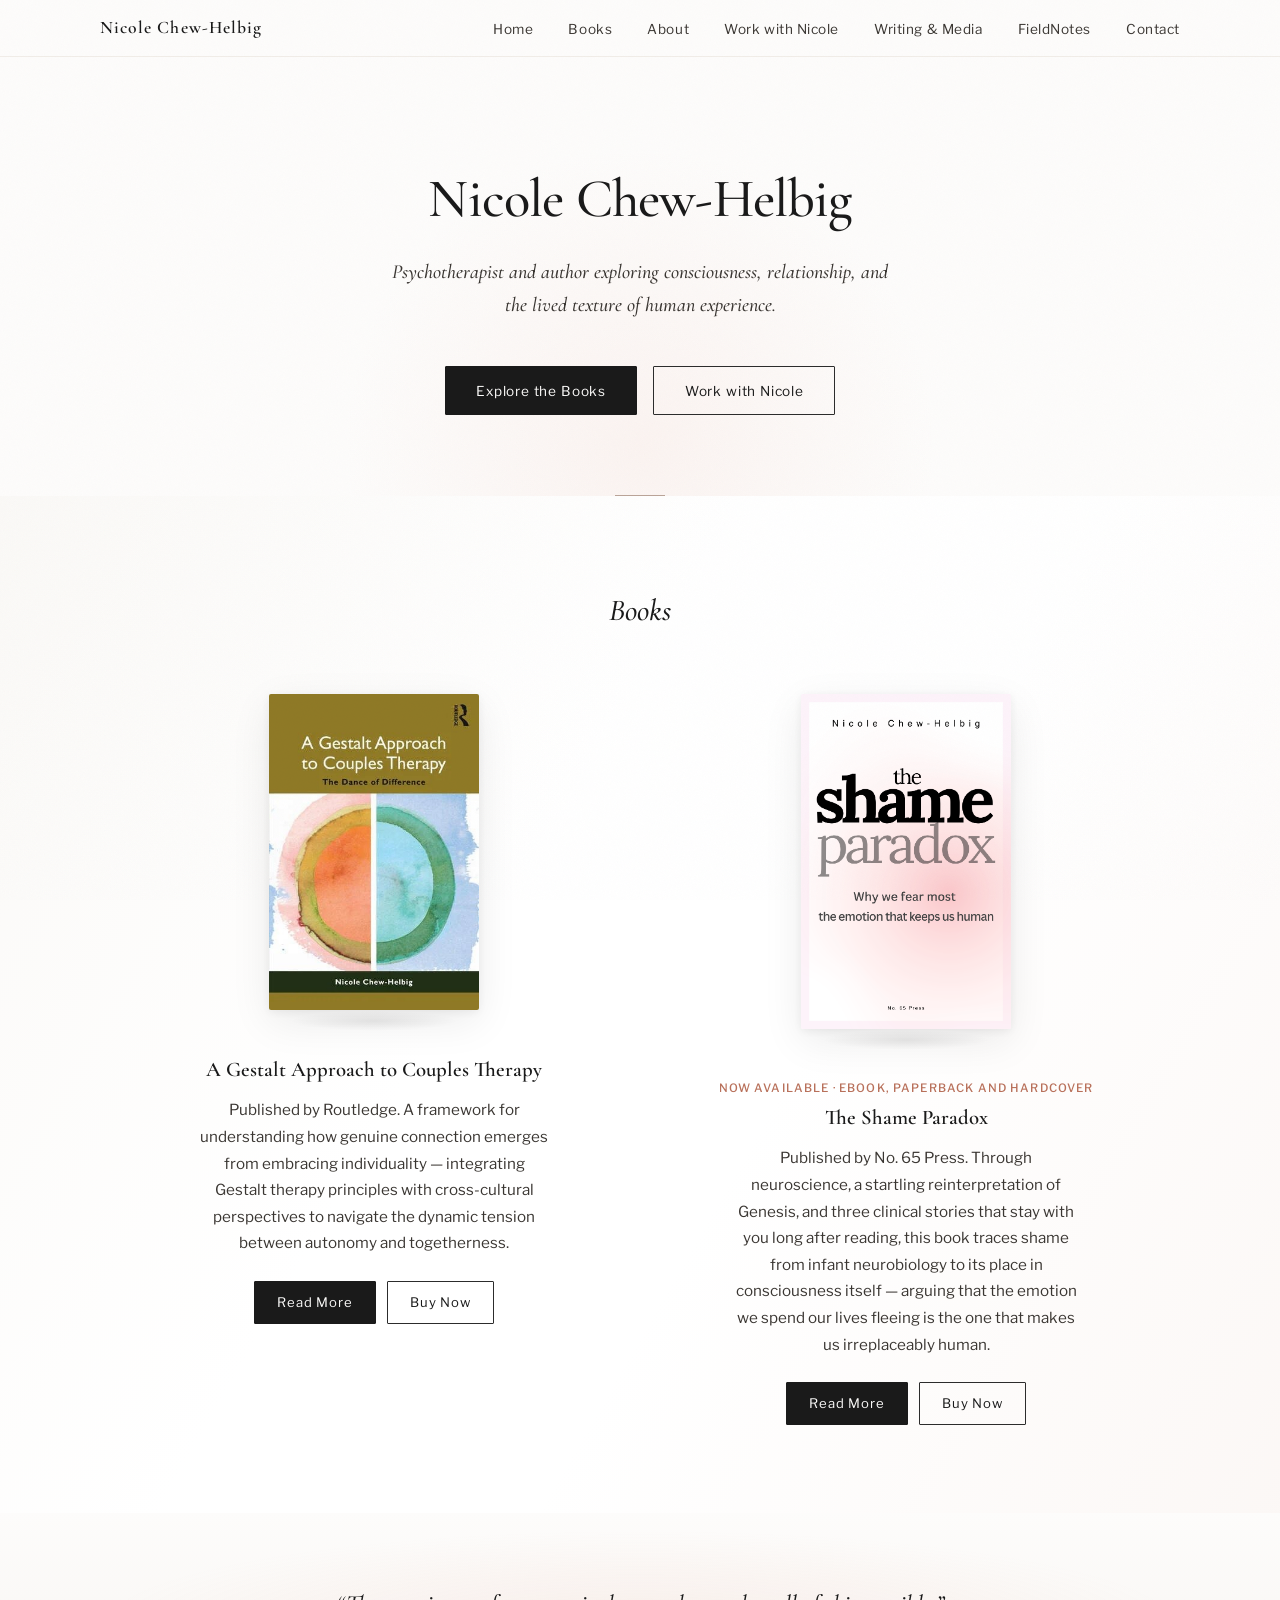
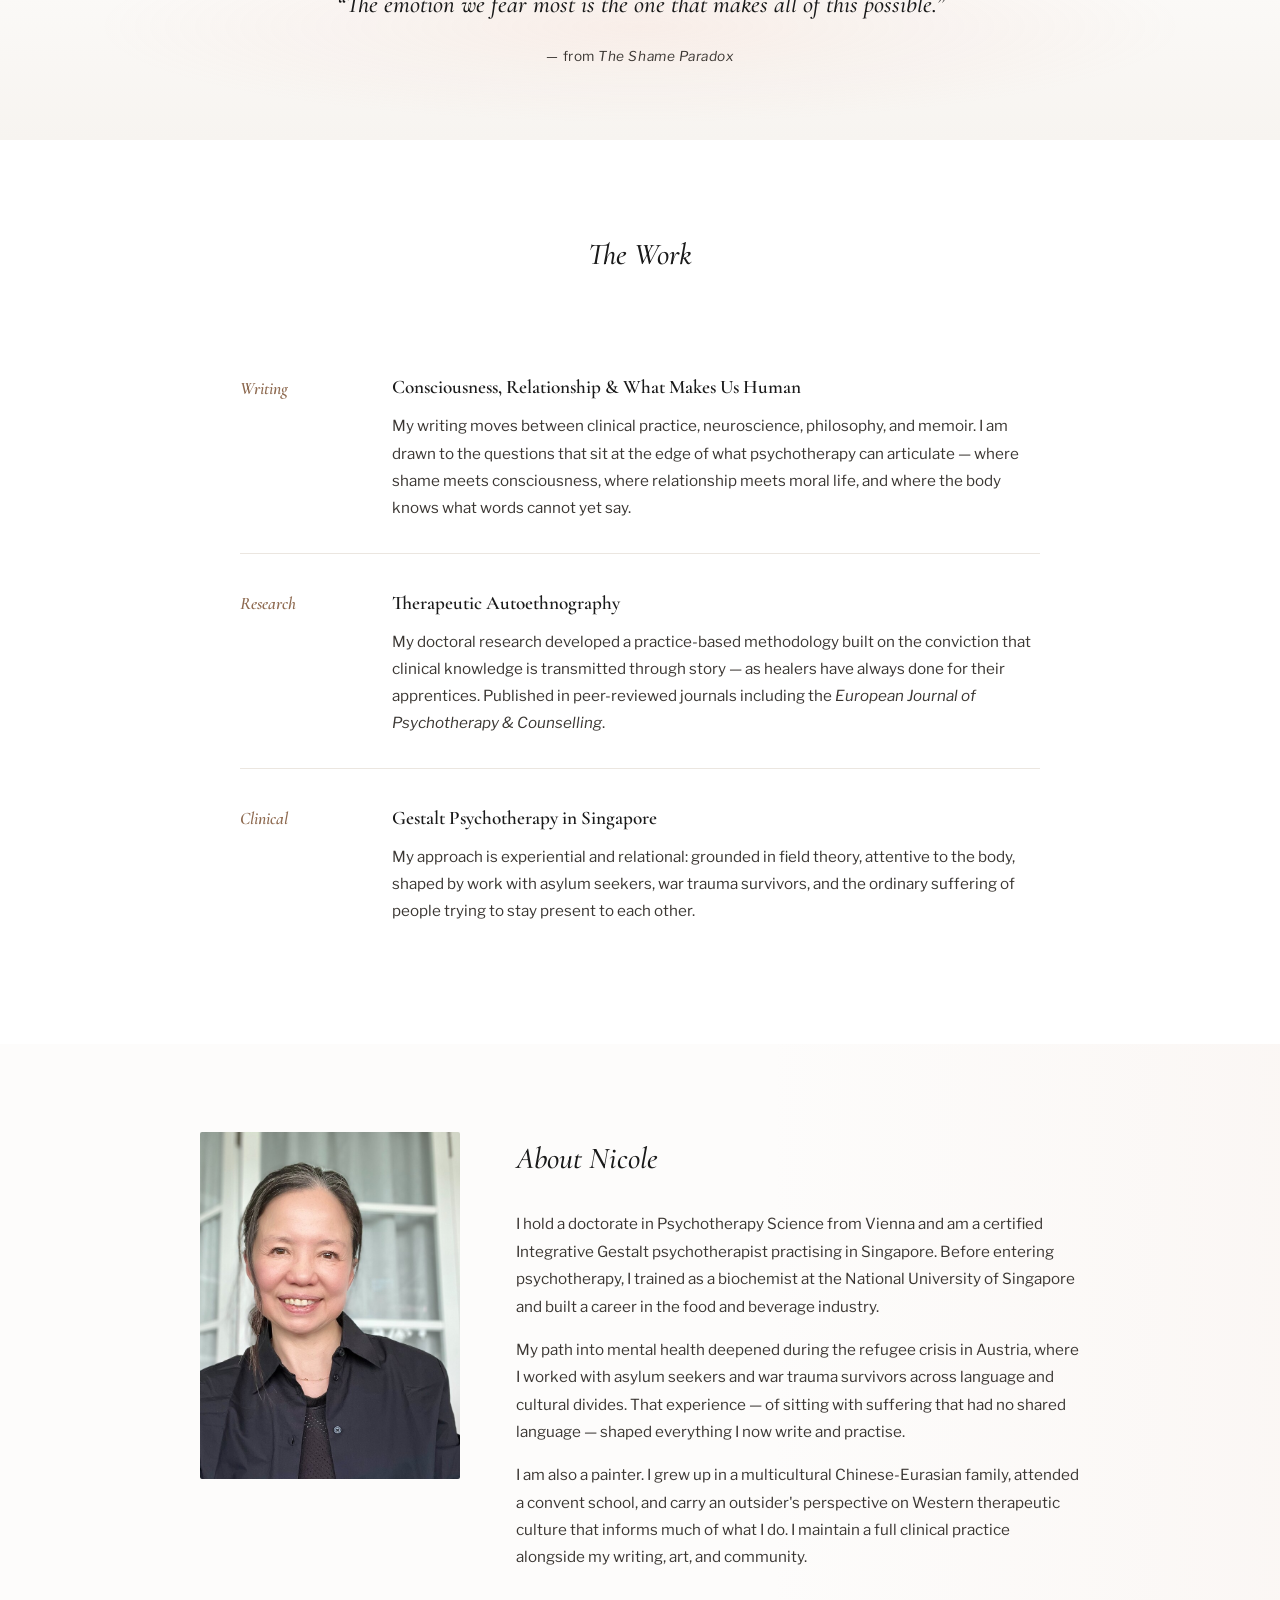
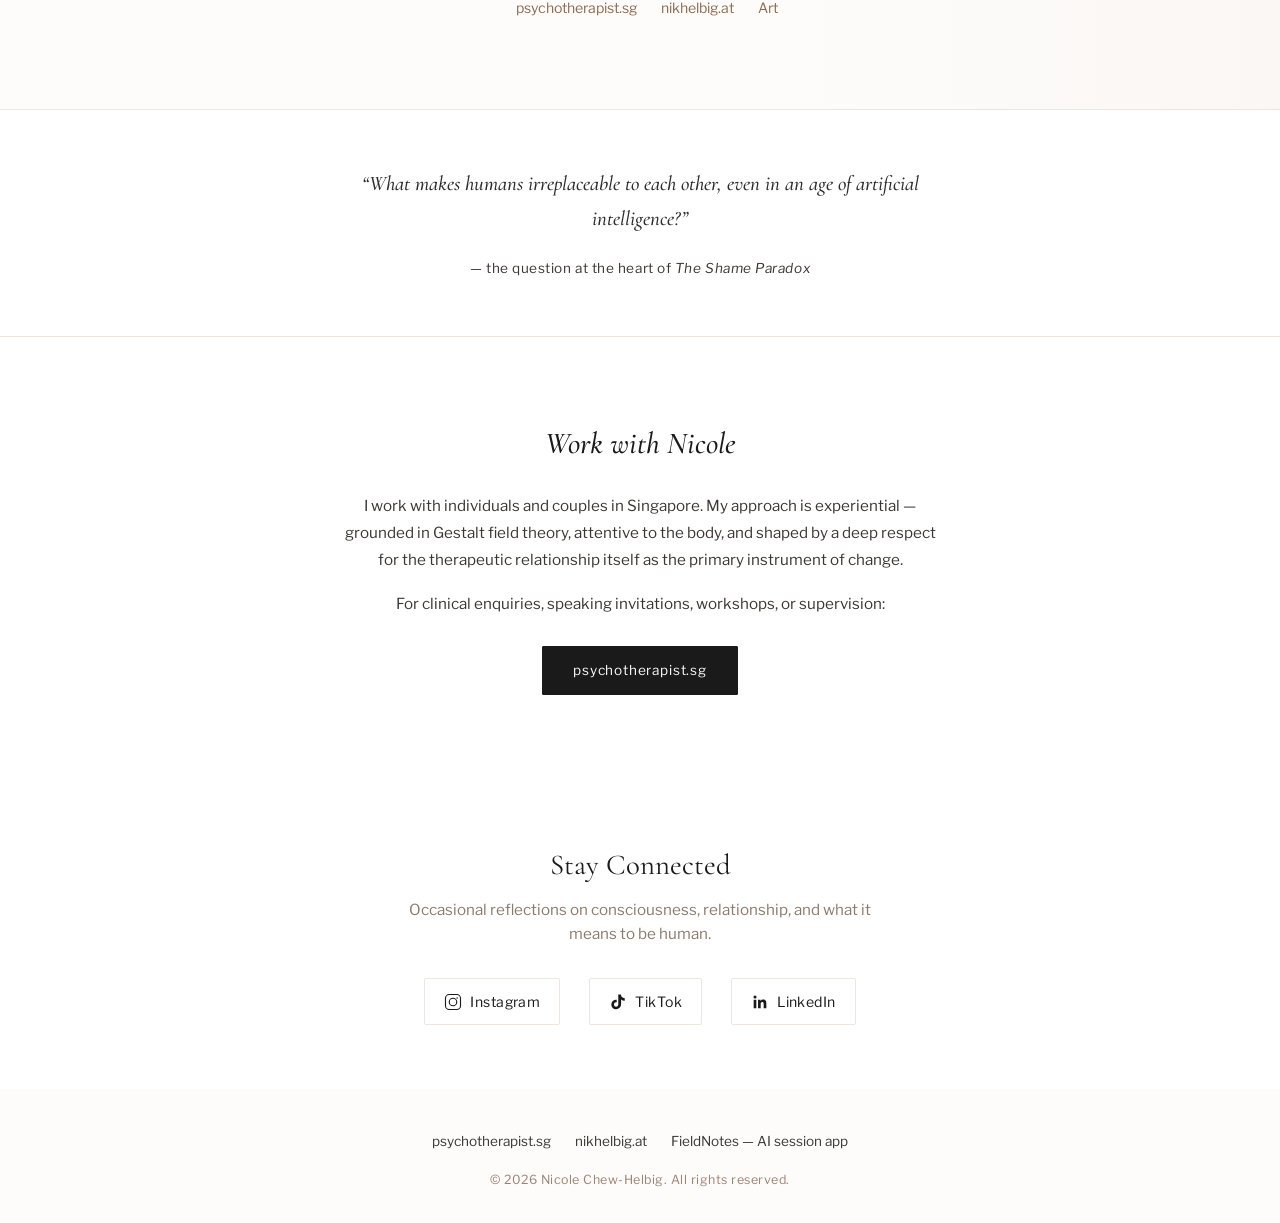
==== commit b3cd1ba1: "sellers" ====
--- a/index.html
+++ b/index.html
@@ -126,12 +126,12 @@
 <div class="book-cover-frame">
 <img src="BOOKCOVER260414.png" alt="The Shame Paradox — book cover by Nicole Chew-Helbig" />
 </div>
-<p class="book-status-note">Ebook 3 October 2026 · Paperback 24 October</p>
+<p class="book-status-note">Now available · Ebook, paperback and hardcover</p>
 <h3 class="book-title">The Shame Paradox</h3>
 <p class="book-desc">Published by No. 65 Press. Through neuroscience, a startling reinterpretation of Genesis, and three clinical stories that stay with you long after reading, this book traces shame from infant neurobiology to its place in consciousness itself — arguing that the emotion we spend our lives fleeing is the one that makes us irreplaceably human.</p>
 <div class="book-buttons">
 <a href="theshameparadox.html" class="btn btn-dark btn-sm">Read More</a>
-<a href="https://www.amazon.com/dp/B0GXDDVQ1D" target="_blank" rel="noopener" class="btn btn-outline btn-sm">Pre-order</a>
+<a href="theshameparadox.html#buy" class="btn btn-outline btn-sm">Buy Now</a>
 </div>
 </div>
 </div>
